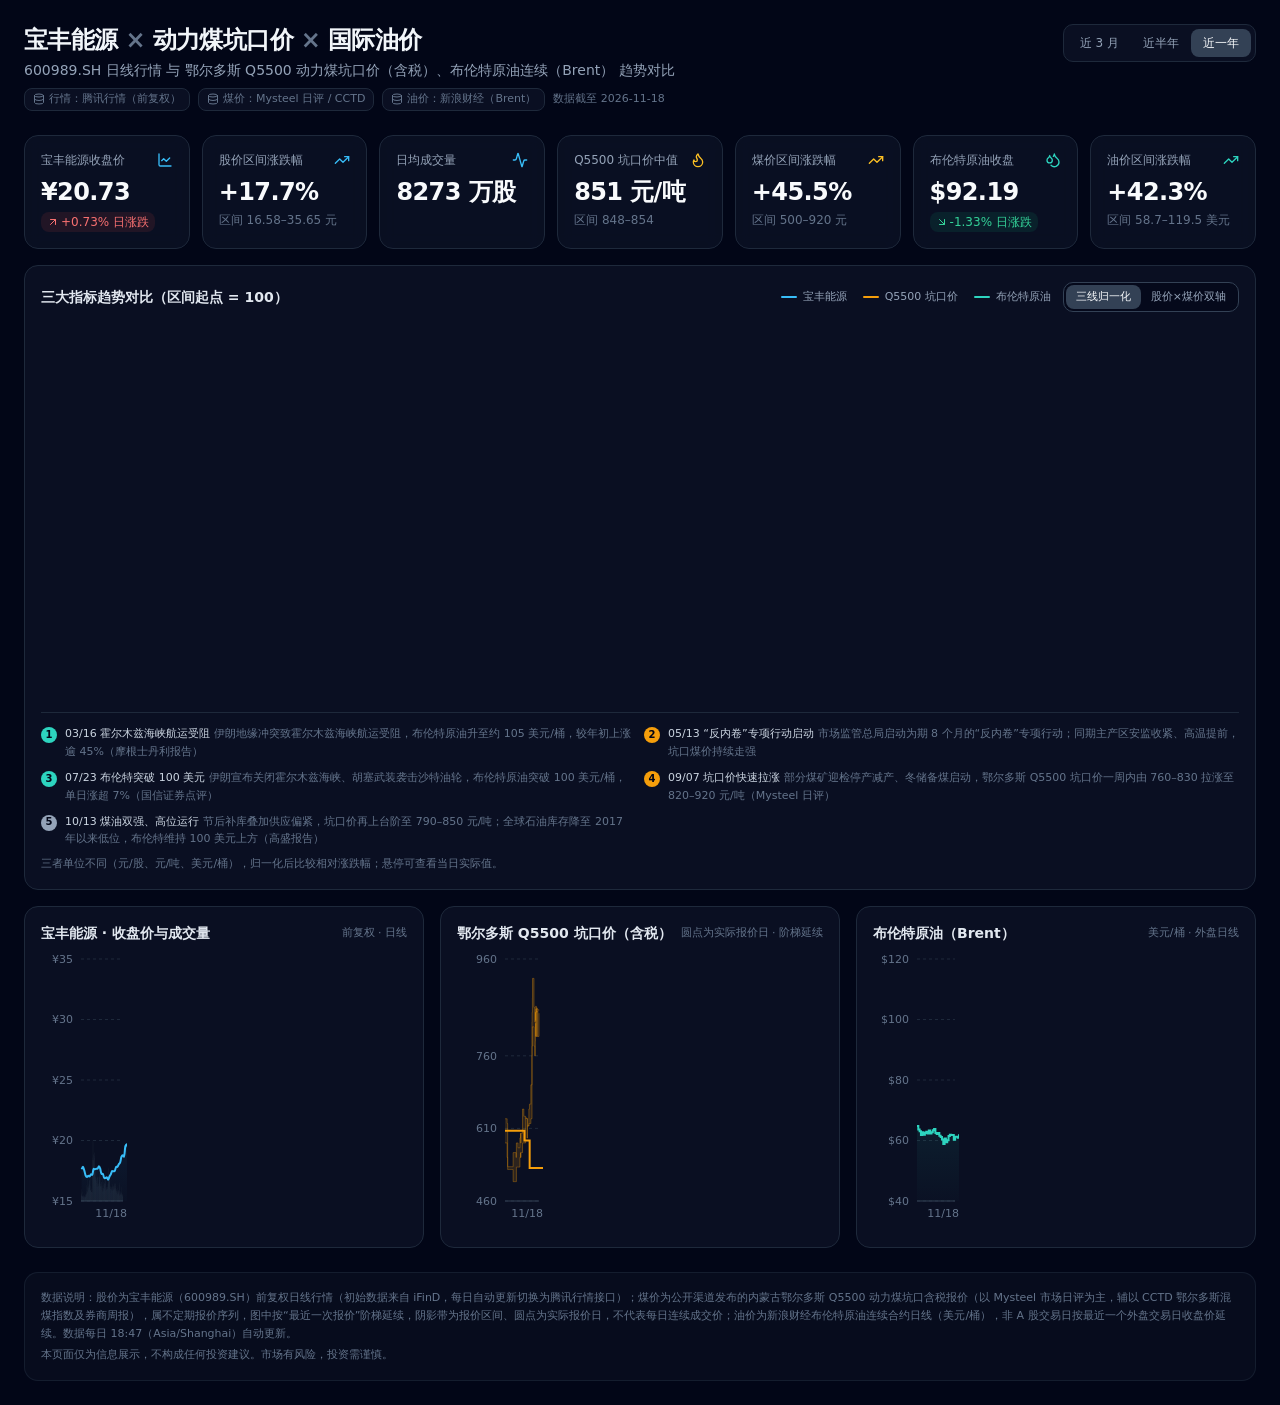
==== index.html @ 777294cb "auto update 2026-11-18 10:30 UTC" ====
<!doctype html>
<html lang="zh-CN" class="dark">
  <head>
    <meta charset="UTF-8" />
    <meta name="viewport" content="width=device-width, initial-scale=1.0" />
    <title>宝丰能源 × 内蒙古动力煤价格看板</title>
    <style>
      html, body { background: #020617; }
    </style>
    <script type="module" crossorigin src="./assets/index-C513TBZE.js"></script>
    <link rel="stylesheet" crossorigin href="./assets/index-DKOxPpmM.css">
  </head>
  <body>
    <div id="root"></div>
  </body>
</html>
---- assets/index-DKOxPpmM.css ----
*,:before,:after{--tw-border-spacing-x: 0;--tw-border-spacing-y: 0;--tw-translate-x: 0;--tw-translate-y: 0;--tw-rotate: 0;--tw-skew-x: 0;--tw-skew-y: 0;--tw-scale-x: 1;--tw-scale-y: 1;--tw-pan-x: ;--tw-pan-y: ;--tw-pinch-zoom: ;--tw-scroll-snap-strictness: proximity;--tw-gradient-from-position: ;--tw-gradient-via-position: ;--tw-gradient-to-position: ;--tw-ordinal: ;--tw-slashed-zero: ;--tw-numeric-figure: ;--tw-numeric-spacing: ;--tw-numeric-fraction: ;--tw-ring-inset: ;--tw-ring-offset-width: 0px;--tw-ring-offset-color: #fff;--tw-ring-color: rgb(59 130 246 / .5);--tw-ring-offset-shadow: 0 0 #0000;--tw-ring-shadow: 0 0 #0000;--tw-shadow: 0 0 #0000;--tw-shadow-colored: 0 0 #0000;--tw-blur: ;--tw-brightness: ;--tw-contrast: ;--tw-grayscale: ;--tw-hue-rotate: ;--tw-invert: ;--tw-saturate: ;--tw-sepia: ;--tw-drop-shadow: ;--tw-backdrop-blur: ;--tw-backdrop-brightness: ;--tw-backdrop-contrast: ;--tw-backdrop-grayscale: ;--tw-backdrop-hue-rotate: ;--tw-backdrop-invert: ;--tw-backdrop-opacity: ;--tw-backdrop-saturate: ;--tw-backdrop-sepia: ;--tw-contain-size: ;--tw-contain-layout: ;--tw-contain-paint: ;--tw-contain-style: }::backdrop{--tw-border-spacing-x: 0;--tw-border-spacing-y: 0;--tw-translate-x: 0;--tw-translate-y: 0;--tw-rotate: 0;--tw-skew-x: 0;--tw-skew-y: 0;--tw-scale-x: 1;--tw-scale-y: 1;--tw-pan-x: ;--tw-pan-y: ;--tw-pinch-zoom: ;--tw-scroll-snap-strictness: proximity;--tw-gradient-from-position: ;--tw-gradient-via-position: ;--tw-gradient-to-position: ;--tw-ordinal: ;--tw-slashed-zero: ;--tw-numeric-figure: ;--tw-numeric-spacing: ;--tw-numeric-fraction: ;--tw-ring-inset: ;--tw-ring-offset-width: 0px;--tw-ring-offset-color: #fff;--tw-ring-color: rgb(59 130 246 / .5);--tw-ring-offset-shadow: 0 0 #0000;--tw-ring-shadow: 0 0 #0000;--tw-shadow: 0 0 #0000;--tw-shadow-colored: 0 0 #0000;--tw-blur: ;--tw-brightness: ;--tw-contrast: ;--tw-grayscale: ;--tw-hue-rotate: ;--tw-invert: ;--tw-saturate: ;--tw-sepia: ;--tw-drop-shadow: ;--tw-backdrop-blur: ;--tw-backdrop-brightness: ;--tw-backdrop-contrast: ;--tw-backdrop-grayscale: ;--tw-backdrop-hue-rotate: ;--tw-backdrop-invert: ;--tw-backdrop-opacity: ;--tw-backdrop-saturate: ;--tw-backdrop-sepia: ;--tw-contain-size: ;--tw-contain-layout: ;--tw-contain-paint: ;--tw-contain-style: }*,:before,:after{box-sizing:border-box;border-width:0;border-style:solid;border-color:#e5e7eb}:before,:after{--tw-content: ""}html,:host{line-height:1.5;-webkit-text-size-adjust:100%;-moz-tab-size:4;-o-tab-size:4;tab-size:4;font-family:ui-sans-serif,system-ui,sans-serif,"Apple Color Emoji","Segoe UI Emoji",Segoe UI Symbol,"Noto Color Emoji";font-feature-settings:normal;font-variation-settings:normal;-webkit-tap-highlight-color:transparent}body{margin:0;line-height:inherit}hr{height:0;color:inherit;border-top-width:1px}abbr:where([title]){-webkit-text-decoration:underline dotted;text-decoration:underline dotted}h1,h2,h3,h4,h5,h6{font-size:inherit;font-weight:inherit}a{color:inherit;text-decoration:inherit}b,strong{font-weight:bolder}code,kbd,samp,pre{font-family:ui-monospace,SFMono-Regular,Menlo,Monaco,Consolas,Liberation Mono,Courier New,monospace;font-feature-settings:normal;font-variation-settings:normal;font-size:1em}small{font-size:80%}sub,sup{font-size:75%;line-height:0;position:relative;vertical-align:baseline}sub{bottom:-.25em}sup{top:-.5em}table{text-indent:0;border-color:inherit;border-collapse:collapse}button,input,optgroup,select,textarea{font-family:inherit;font-feature-settings:inherit;font-variation-settings:inherit;font-size:100%;font-weight:inherit;line-height:inherit;letter-spacing:inherit;color:inherit;margin:0;padding:0}button,select{text-transform:none}button,input:where([type=button]),input:where([type=reset]),input:where([type=submit]){-webkit-appearance:button;background-color:transparent;background-image:none}:-moz-focusring{outline:auto}:-moz-ui-invalid{box-shadow:none}progress{vertical-align:baseline}::-webkit-inner-spin-button,::-webkit-outer-spin-button{height:auto}[type=search]{-webkit-appearance:textfield;outline-offset:-2px}::-webkit-search-decoration{-webkit-appearance:none}::-webkit-file-upload-button{-webkit-appearance:button;font:inherit}summary{display:list-item}blockquote,dl,dd,h1,h2,h3,h4,h5,h6,hr,figure,p,pre{margin:0}fieldset{margin:0;padding:0}legend{padding:0}ol,ul,menu{list-style:none;margin:0;padding:0}dialog{padding:0}textarea{resize:vertical}input::-moz-placeholder,textarea::-moz-placeholder{opacity:1;color:#9ca3af}input::placeholder,textarea::placeholder{opacity:1;color:#9ca3af}button,[role=button]{cursor:pointer}:disabled{cursor:default}img,svg,video,canvas,audio,iframe,embed,object{display:block;vertical-align:middle}img,video{max-width:100%;height:auto}[hidden]:where(:not([hidden=until-found])){display:none}:root{--background: 0 0% 100%;--foreground: 240 10% 3.9%;--card: 0 0% 100%;--card-foreground: 240 10% 3.9%;--popover: 0 0% 100%;--popover-foreground: 240 10% 3.9%;--primary: 240 5.9% 10%;--primary-foreground: 0 0% 98%;--secondary: 240 4.8% 95.9%;--secondary-foreground: 240 5.9% 10%;--muted: 240 4.8% 95.9%;--muted-foreground: 240 3.8% 46.1%;--accent: 240 4.8% 95.9%;--accent-foreground: 240 5.9% 10%;--destructive: 0 84.2% 60.2%;--destructive-foreground: 0 0% 98%;--border: 240 5.9% 90%;--input: 240 5.9% 90%;--ring: 240 5.9% 10%;--radius: .625rem;--sidebar-background: 0 0% 98%;--sidebar-foreground: 240 5.3% 26.1%;--sidebar-primary: 240 5.9% 10%;--sidebar-primary-foreground: 0 0% 98%;--sidebar-accent: 240 4.8% 95.9%;--sidebar-accent-foreground: 240 5.9% 10%;--sidebar-border: 220 13% 91%;--sidebar-ring: 217.2 91.2% 59.8%}.dark{--background: 240 10% 3.9%;--foreground: 0 0% 98%;--card: 240 10% 3.9%;--card-foreground: 0 0% 98%;--popover: 240 10% 3.9%;--popover-foreground: 0 0% 98%;--primary: 0 0% 98%;--primary-foreground: 240 5.9% 10%;--secondary: 240 3.7% 15.9%;--secondary-foreground: 0 0% 98%;--muted: 240 3.7% 15.9%;--muted-foreground: 240 5% 64.9%;--accent: 240 3.7% 15.9%;--accent-foreground: 0 0% 98%;--destructive: 0 62.8% 30.6%;--destructive-foreground: 0 0% 98%;--border: 240 3.7% 15.9%;--input: 240 3.7% 15.9%;--ring: 240 4.9% 83.9%;--sidebar-background: 240 5.9% 10%;--sidebar-foreground: 240 4.8% 95.9%;--sidebar-primary: 224.3 76.3% 48%;--sidebar-primary-foreground: 0 0% 100%;--sidebar-accent: 240 3.7% 15.9%;--sidebar-accent-foreground: 240 4.8% 95.9%;--sidebar-border: 240 3.7% 15.9%;--sidebar-ring: 217.2 91.2% 59.8%}*{border-color:hsl(var(--border))}body{background-color:hsl(var(--background));color:hsl(var(--foreground))}.sr-only{position:absolute;width:1px;height:1px;padding:0;margin:-1px;overflow:hidden;clip:rect(0,0,0,0);white-space:nowrap;border-width:0}.pointer-events-none{pointer-events:none}.visible{visibility:visible}.invisible{visibility:hidden}.fixed{position:fixed}.absolute{position:absolute}.relative{position:relative}.inset-0{inset:0}.inset-x-0{left:0;right:0}.inset-y-0{top:0;bottom:0}.-bottom-12{bottom:-3rem}.-left-12{left:-3rem}.-right-12{right:-3rem}.-top-12{top:-3rem}.bottom-0{bottom:0}.left-0{left:0}.left-1\/2{left:50%}.left-2{left:.5rem}.left-\[50\%\]{left:50%}.right-0{right:0}.right-1{right:.25rem}.right-2{right:.5rem}.right-3{right:.75rem}.right-4{right:1rem}.top-0{top:0}.top-1\.5{top:.375rem}.top-1\/2{top:50%}.top-3\.5{top:.875rem}.top-4{top:1rem}.top-\[1px\]{top:1px}.top-\[50\%\]{top:50%}.top-\[60\%\]{top:60%}.top-full{top:100%}.isolate{isolation:isolate}.z-10{z-index:10}.z-20{z-index:20}.z-50{z-index:50}.z-\[1\]{z-index:1}.order-first{order:-9999}.order-last{order:9999}.col-start-2{grid-column-start:2}.row-span-2{grid-row:span 2 / span 2}.row-start-1{grid-row-start:1}.\!m-0{margin:0!important}.-mx-1{margin-left:-.25rem;margin-right:-.25rem}.-my-2{margin-top:-.5rem;margin-bottom:-.5rem}.mx-2{margin-left:.5rem;margin-right:.5rem}.mx-3\.5{margin-left:.875rem;margin-right:.875rem}.mx-auto{margin-left:auto;margin-right:auto}.my-0{margin-top:0;margin-bottom:0}.my-0\.5{margin-top:.125rem;margin-bottom:.125rem}.my-1{margin-top:.25rem;margin-bottom:.25rem}.-ml-4{margin-left:-1rem}.-mt-4{margin-top:-1rem}.mb-1{margin-bottom:.25rem}.mb-2{margin-bottom:.5rem}.mb-3{margin-bottom:.75rem}.ml-1{margin-left:.25rem}.ml-4{margin-left:1rem}.ml-auto{margin-left:auto}.mt-0\.5{margin-top:.125rem}.mt-1{margin-top:.25rem}.mt-1\.5{margin-top:.375rem}.mt-2{margin-top:.5rem}.mt-3{margin-top:.75rem}.mt-4{margin-top:1rem}.mt-6{margin-top:1.5rem}.mt-auto{margin-top:auto}.line-clamp-1{overflow:hidden;display:-webkit-box;-webkit-box-orient:vertical;-webkit-line-clamp:1}.line-clamp-2{overflow:hidden;display:-webkit-box;-webkit-box-orient:vertical;-webkit-line-clamp:2}.block{display:block}.flex{display:flex}.inline-flex{display:inline-flex}.table{display:table}.table-caption{display:table-caption}.table-cell{display:table-cell}.table-row{display:table-row}.grid{display:grid}.hidden{display:none}.aspect-square{aspect-ratio:1 / 1}.aspect-video{aspect-ratio:16 / 9}.size-10{width:2.5rem;height:2.5rem}.size-2{width:.5rem;height:.5rem}.size-2\.5{width:.625rem;height:.625rem}.size-3{width:.75rem;height:.75rem}.size-3\.5{width:.875rem;height:.875rem}.size-4{width:1rem;height:1rem}.size-6{width:1.5rem;height:1.5rem}.size-7{width:1.75rem;height:1.75rem}.size-8{width:2rem;height:2rem}.size-9{width:2.25rem;height:2.25rem}.size-auto{width:auto;height:auto}.size-full{width:100%;height:100%}.h-0\.5{height:.125rem}.h-1\.5{height:.375rem}.h-10{height:2.5rem}.h-12{height:3rem}.h-2{height:.5rem}.h-2\.5{height:.625rem}.h-3{height:.75rem}.h-4{height:1rem}.h-5{height:1.25rem}.h-6{height:1.5rem}.h-7{height:1.75rem}.h-8{height:2rem}.h-9{height:2.25rem}.h-\[1\.15rem\]{height:1.15rem}.h-\[280px\]{height:280px}.h-\[380px\]{height:380px}.h-\[calc\(100\%-1px\)\]{height:calc(100% - 1px)}.h-\[var\(--radix-navigation-menu-viewport-height\)\]{height:var(--radix-navigation-menu-viewport-height)}.h-\[var\(--radix-select-trigger-height\)\]{height:var(--radix-select-trigger-height)}.h-auto{height:auto}.h-full{height:100%}.h-px{height:1px}.h-svh{height:100svh}.max-h-\[300px\]{max-height:300px}.min-h-0{min-height:0px}.min-h-16{min-height:4rem}.min-h-4{min-height:1rem}.min-h-screen{min-height:100vh}.min-h-svh{min-height:100svh}.w-0{width:0px}.w-1{width:.25rem}.w-2{width:.5rem}.w-2\.5{width:.625rem}.w-3{width:.75rem}.w-3\/4{width:75%}.w-4{width:1rem}.w-5{width:1.25rem}.w-64{width:16rem}.w-72{width:18rem}.w-8{width:2rem}.w-9{width:2.25rem}.w-\[100px\]{width:100px}.w-auto{width:auto}.w-fit{width:-moz-fit-content;width:fit-content}.w-full{width:100%}.w-max{width:-moz-max-content;width:max-content}.w-px{width:1px}.min-w-0{min-width:0px}.min-w-10{min-width:2.5rem}.min-w-5{min-width:1.25rem}.min-w-8{min-width:2rem}.min-w-9{min-width:2.25rem}.min-w-\[12rem\]{min-width:12rem}.min-w-\[8rem\]{min-width:8rem}.min-w-\[var\(--radix-select-trigger-width\)\]{min-width:var(--radix-select-trigger-width)}.max-w-7xl{max-width:80rem}.max-w-\[calc\(100\%-2rem\)\]{max-width:calc(100% - 2rem)}.max-w-max{max-width:-moz-max-content;max-width:max-content}.max-w-sm{max-width:24rem}.flex-1{flex:1 1 0%}.shrink-0{flex-shrink:0}.grow{flex-grow:1}.grow-0{flex-grow:0}.basis-full{flex-basis:100%}.caption-bottom{caption-side:bottom}.border-collapse{border-collapse:collapse}.-translate-x-1\/2{--tw-translate-x: -50%;transform:translate(var(--tw-translate-x),var(--tw-translate-y)) rotate(var(--tw-rotate)) skew(var(--tw-skew-x)) skewY(var(--tw-skew-y)) scaleX(var(--tw-scale-x)) scaleY(var(--tw-scale-y))}.-translate-x-px{--tw-translate-x: -1px;transform:translate(var(--tw-translate-x),var(--tw-translate-y)) rotate(var(--tw-rotate)) skew(var(--tw-skew-x)) skewY(var(--tw-skew-y)) scaleX(var(--tw-scale-x)) scaleY(var(--tw-scale-y))}.-translate-y-1\/2{--tw-translate-y: -50%;transform:translate(var(--tw-translate-x),var(--tw-translate-y)) rotate(var(--tw-rotate)) skew(var(--tw-skew-x)) skewY(var(--tw-skew-y)) scaleX(var(--tw-scale-x)) scaleY(var(--tw-scale-y))}.translate-x-\[-50\%\]{--tw-translate-x: -50%;transform:translate(var(--tw-translate-x),var(--tw-translate-y)) rotate(var(--tw-rotate)) skew(var(--tw-skew-x)) skewY(var(--tw-skew-y)) scaleX(var(--tw-scale-x)) scaleY(var(--tw-scale-y))}.translate-x-px{--tw-translate-x: 1px;transform:translate(var(--tw-translate-x),var(--tw-translate-y)) rotate(var(--tw-rotate)) skew(var(--tw-skew-x)) skewY(var(--tw-skew-y)) scaleX(var(--tw-scale-x)) scaleY(var(--tw-scale-y))}.translate-y-0\.5{--tw-translate-y: .125rem;transform:translate(var(--tw-translate-x),var(--tw-translate-y)) rotate(var(--tw-rotate)) skew(var(--tw-skew-x)) skewY(var(--tw-skew-y)) scaleX(var(--tw-scale-x)) scaleY(var(--tw-scale-y))}.translate-y-\[-50\%\]{--tw-translate-y: -50%;transform:translate(var(--tw-translate-x),var(--tw-translate-y)) rotate(var(--tw-rotate)) skew(var(--tw-skew-x)) skewY(var(--tw-skew-y)) scaleX(var(--tw-scale-x)) scaleY(var(--tw-scale-y))}.translate-y-\[calc\(-50\%_-_2px\)\]{--tw-translate-y: calc(-50% - 2px) ;transform:translate(var(--tw-translate-x),var(--tw-translate-y)) rotate(var(--tw-rotate)) skew(var(--tw-skew-x)) skewY(var(--tw-skew-y)) scaleX(var(--tw-scale-x)) scaleY(var(--tw-scale-y))}.rotate-45{--tw-rotate: 45deg;transform:translate(var(--tw-translate-x),var(--tw-translate-y)) rotate(var(--tw-rotate)) skew(var(--tw-skew-x)) skewY(var(--tw-skew-y)) scaleX(var(--tw-scale-x)) scaleY(var(--tw-scale-y))}.rotate-90{--tw-rotate: 90deg;transform:translate(var(--tw-translate-x),var(--tw-translate-y)) rotate(var(--tw-rotate)) skew(var(--tw-skew-x)) skewY(var(--tw-skew-y)) scaleX(var(--tw-scale-x)) scaleY(var(--tw-scale-y))}.transform{transform:translate(var(--tw-translate-x),var(--tw-translate-y)) rotate(var(--tw-rotate)) skew(var(--tw-skew-x)) skewY(var(--tw-skew-y)) scaleX(var(--tw-scale-x)) scaleY(var(--tw-scale-y))}@keyframes caret-blink{0%,70%,to{opacity:1}20%,50%{opacity:0}}.animate-caret-blink{animation:caret-blink 1.25s ease-out infinite}@keyframes pulse{50%{opacity:.5}}.animate-pulse{animation:pulse 2s cubic-bezier(.4,0,.6,1) infinite}@keyframes spin{to{transform:rotate(360deg)}}.animate-spin{animation:spin 1s linear infinite}.cursor-default{cursor:default}.cursor-text{cursor:text}.touch-none{touch-action:none}.select-none{-webkit-user-select:none;-moz-user-select:none;user-select:none}.resize-none{resize:none}.scroll-my-1{scroll-margin-top:.25rem;scroll-margin-bottom:.25rem}.scroll-py-1{scroll-padding-top:.25rem;scroll-padding-bottom:.25rem}.list-disc{list-style-type:disc}.list-none{list-style-type:none}.auto-rows-min{grid-auto-rows:min-content}.grid-cols-2{grid-template-columns:repeat(2,minmax(0,1fr))}.grid-cols-\[0_1fr\]{grid-template-columns:0 1fr}.grid-rows-\[auto_auto\]{grid-template-rows:auto auto}.flex-row{flex-direction:row}.flex-col{flex-direction:column}.flex-col-reverse{flex-direction:column-reverse}.flex-wrap{flex-wrap:wrap}.place-content-center{place-content:center}.items-start{align-items:flex-start}.items-end{align-items:flex-end}.items-center{align-items:center}.items-stretch{align-items:stretch}.justify-start{justify-content:flex-start}.justify-center{justify-content:center}.justify-between{justify-content:space-between}.justify-items-start{justify-items:start}.gap-0\.5{gap:.125rem}.gap-1{gap:.25rem}.gap-1\.5{gap:.375rem}.gap-2{gap:.5rem}.gap-2\.5{gap:.625rem}.gap-3{gap:.75rem}.gap-4{gap:1rem}.gap-6{gap:1.5rem}.gap-7{gap:1.75rem}.gap-\[--spacing\(var\(--gap\)\)\]{gap:var(--spacing(var(--gap)))}.gap-x-4{-moz-column-gap:1rem;column-gap:1rem}.gap-y-0\.5{row-gap:.125rem}.gap-y-1{row-gap:.25rem}.space-y-1>:not([hidden])~:not([hidden]){--tw-space-y-reverse: 0;margin-top:calc(.25rem * calc(1 - var(--tw-space-y-reverse)));margin-bottom:calc(.25rem * var(--tw-space-y-reverse))}.space-y-1\.5>:not([hidden])~:not([hidden]){--tw-space-y-reverse: 0;margin-top:calc(.375rem * calc(1 - var(--tw-space-y-reverse)));margin-bottom:calc(.375rem * var(--tw-space-y-reverse))}.self-start{align-self:flex-start}.self-stretch{align-self:stretch}.justify-self-end{justify-self:end}.overflow-auto{overflow:auto}.overflow-hidden{overflow:hidden}.overflow-x-auto{overflow-x:auto}.overflow-y-auto{overflow-y:auto}.overflow-x-hidden{overflow-x:hidden}.whitespace-nowrap{white-space:nowrap}.text-balance{text-wrap:balance}.break-words{overflow-wrap:break-word}.rounded{border-radius:.25rem}.rounded-\[2px\]{border-radius:2px}.rounded-\[4px\]{border-radius:4px}.rounded-\[calc\(var\(--radius\)-5px\)\]{border-radius:calc(var(--radius) - 5px)}.rounded-\[inherit\]{border-radius:inherit}.rounded-full{border-radius:9999px}.rounded-lg{border-radius:var(--radius)}.rounded-md{border-radius:calc(var(--radius) - 2px)}.rounded-none{border-radius:0}.rounded-sm{border-radius:calc(var(--radius) - 4px)}.rounded-xl{border-radius:calc(var(--radius) + 4px)}.rounded-xs{border-radius:calc(var(--radius) - 6px)}.rounded-l-md{border-top-left-radius:calc(var(--radius) - 2px);border-bottom-left-radius:calc(var(--radius) - 2px)}.rounded-r-md{border-top-right-radius:calc(var(--radius) - 2px);border-bottom-right-radius:calc(var(--radius) - 2px)}.rounded-tl-sm{border-top-left-radius:calc(var(--radius) - 4px)}.border{border-width:1px}.border-0{border-width:0px}.border-\[1\.5px\]{border-width:1.5px}.border-y{border-top-width:1px;border-bottom-width:1px}.border-b{border-bottom-width:1px}.border-l{border-left-width:1px}.border-r{border-right-width:1px}.border-t{border-top-width:1px}.border-dashed{border-style:dashed}.border-border{border-color:hsl(var(--border))}.border-border\/50{border-color:hsl(var(--border) / .5)}.border-input{border-color:hsl(var(--input))}.border-primary{border-color:hsl(var(--primary))}.border-sidebar-border{border-color:hsl(var(--sidebar-border))}.border-slate-700{--tw-border-opacity: 1;border-color:rgb(51 65 85 / var(--tw-border-opacity, 1))}.border-slate-800{--tw-border-opacity: 1;border-color:rgb(30 41 59 / var(--tw-border-opacity, 1))}.border-slate-800\/60{border-color:#1e293b99}.border-transparent{border-color:transparent}.border-l-transparent{border-left-color:transparent}.border-t-transparent{border-top-color:transparent}.bg-accent{background-color:hsl(var(--accent))}.bg-background{background-color:hsl(var(--background))}.bg-black\/50{background-color:#00000080}.bg-border{background-color:hsl(var(--border))}.bg-card{background-color:hsl(var(--card))}.bg-destructive{--tw-bg-opacity: 1;background-color:hsl(var(--destructive) / var(--tw-bg-opacity, 1))}.bg-emerald-500\/10{background-color:#10b9811a}.bg-foreground{background-color:hsl(var(--foreground))}.bg-input{background-color:hsl(var(--input))}.bg-muted{background-color:hsl(var(--muted))}.bg-muted\/50{background-color:hsl(var(--muted) / .5)}.bg-popover{background-color:hsl(var(--popover))}.bg-primary{background-color:hsl(var(--primary))}.bg-primary\/20{background-color:hsl(var(--primary) / .2)}.bg-red-500\/10{background-color:#ef44441a}.bg-secondary{background-color:hsl(var(--secondary))}.bg-sidebar{background-color:hsl(var(--sidebar-background))}.bg-sidebar-border{background-color:hsl(var(--sidebar-border))}.bg-slate-700{--tw-bg-opacity: 1;background-color:rgb(51 65 85 / var(--tw-bg-opacity, 1))}.bg-slate-900\/40{background-color:#0f172a66}.bg-slate-900\/60{background-color:#0f172a99}.bg-slate-900\/95{background-color:#0f172af2}.bg-slate-950{--tw-bg-opacity: 1;background-color:rgb(2 6 23 / var(--tw-bg-opacity, 1))}.bg-slate-950\/60{background-color:#02061799}.bg-transparent{background-color:transparent}.bg-white{--tw-bg-opacity: 1;background-color:rgb(255 255 255 / var(--tw-bg-opacity, 1))}.fill-current{fill:currentColor}.fill-foreground{fill:hsl(var(--foreground))}.fill-primary{fill:hsl(var(--primary))}.p-0{padding:0}.p-0\.5{padding:.125rem}.p-1{padding:.25rem}.p-2{padding:.5rem}.p-3{padding:.75rem}.p-4{padding:1rem}.p-6{padding:1.5rem}.p-\[3px\]{padding:3px}.p-px{padding:1px}.px-1{padding-left:.25rem;padding-right:.25rem}.px-1\.5{padding-left:.375rem;padding-right:.375rem}.px-2{padding-left:.5rem;padding-right:.5rem}.px-2\.5{padding-left:.625rem;padding-right:.625rem}.px-3{padding-left:.75rem;padding-right:.75rem}.px-4{padding-left:1rem;padding-right:1rem}.px-6{padding-left:1.5rem;padding-right:1.5rem}.py-0\.5{padding-top:.125rem;padding-bottom:.125rem}.py-1{padding-top:.25rem;padding-bottom:.25rem}.py-1\.5{padding-top:.375rem;padding-bottom:.375rem}.py-2{padding-top:.5rem;padding-bottom:.5rem}.py-3{padding-top:.75rem;padding-bottom:.75rem}.py-4{padding-top:1rem;padding-bottom:1rem}.py-6{padding-top:1.5rem;padding-bottom:1.5rem}.pb-3{padding-bottom:.75rem}.pb-4{padding-bottom:1rem}.pl-2{padding-left:.5rem}.pl-3{padding-left:.75rem}.pl-4{padding-left:1rem}.pl-8{padding-left:2rem}.pr-1{padding-right:.25rem}.pr-2{padding-right:.5rem}.pr-2\.5{padding-right:.625rem}.pr-3{padding-right:.75rem}.pr-8{padding-right:2rem}.pt-0{padding-top:0}.pt-1{padding-top:.25rem}.pt-3{padding-top:.75rem}.pt-4{padding-top:1rem}.text-left{text-align:left}.text-center{text-align:center}.text-right{text-align:right}.align-middle{vertical-align:middle}.font-mono{font-family:ui-monospace,SFMono-Regular,Menlo,Monaco,Consolas,Liberation Mono,Courier New,monospace}.font-sans{font-family:ui-sans-serif,system-ui,sans-serif,"Apple Color Emoji","Segoe UI Emoji",Segoe UI Symbol,"Noto Color Emoji"}.text-2xl{font-size:1.5rem;line-height:2rem}.text-\[0\.8rem\]{font-size:.8rem}.text-\[10px\]{font-size:10px}.text-\[11px\]{font-size:11px}.text-base{font-size:1rem;line-height:1.5rem}.text-lg{font-size:1.125rem;line-height:1.75rem}.text-sm{font-size:.875rem;line-height:1.25rem}.text-sm\/relaxed{font-size:.875rem;line-height:1.625}.text-xl{font-size:1.25rem;line-height:1.75rem}.text-xs{font-size:.75rem;line-height:1rem}.font-bold{font-weight:700}.font-medium{font-weight:500}.font-normal{font-weight:400}.font-semibold{font-weight:600}.tabular-nums{--tw-numeric-spacing: tabular-nums;font-variant-numeric:var(--tw-ordinal) var(--tw-slashed-zero) var(--tw-numeric-figure) var(--tw-numeric-spacing) var(--tw-numeric-fraction)}.leading-none{line-height:1}.leading-normal{line-height:1.5}.leading-relaxed{line-height:1.625}.leading-snug{line-height:1.375}.tracking-tight{letter-spacing:-.025em}.tracking-widest{letter-spacing:.1em}.text-accent-foreground{color:hsl(var(--accent-foreground))}.text-amber-300{--tw-text-opacity: 1;color:rgb(252 211 77 / var(--tw-text-opacity, 1))}.text-amber-400{--tw-text-opacity: 1;color:rgb(251 191 36 / var(--tw-text-opacity, 1))}.text-background{color:hsl(var(--background))}.text-card-foreground{color:hsl(var(--card-foreground))}.text-current{color:currentColor}.text-destructive{--tw-text-opacity: 1;color:hsl(var(--destructive) / var(--tw-text-opacity, 1))}.text-emerald-400{--tw-text-opacity: 1;color:rgb(52 211 153 / var(--tw-text-opacity, 1))}.text-foreground{color:hsl(var(--foreground))}.text-muted-foreground{color:hsl(var(--muted-foreground))}.text-popover-foreground{color:hsl(var(--popover-foreground))}.text-primary{color:hsl(var(--primary))}.text-primary-foreground{color:hsl(var(--primary-foreground))}.text-red-400{--tw-text-opacity: 1;color:rgb(248 113 113 / var(--tw-text-opacity, 1))}.text-secondary-foreground{color:hsl(var(--secondary-foreground))}.text-sidebar-foreground{color:hsl(var(--sidebar-foreground))}.text-sidebar-foreground\/70{color:hsl(var(--sidebar-foreground) / .7)}.text-sky-400{--tw-text-opacity: 1;color:rgb(56 189 248 / var(--tw-text-opacity, 1))}.text-slate-100{--tw-text-opacity: 1;color:rgb(241 245 249 / var(--tw-text-opacity, 1))}.text-slate-200{--tw-text-opacity: 1;color:rgb(226 232 240 / var(--tw-text-opacity, 1))}.text-slate-300{--tw-text-opacity: 1;color:rgb(203 213 225 / var(--tw-text-opacity, 1))}.text-slate-400{--tw-text-opacity: 1;color:rgb(148 163 184 / var(--tw-text-opacity, 1))}.text-slate-50{--tw-text-opacity: 1;color:rgb(248 250 252 / var(--tw-text-opacity, 1))}.text-slate-500{--tw-text-opacity: 1;color:rgb(100 116 139 / var(--tw-text-opacity, 1))}.text-slate-950{--tw-text-opacity: 1;color:rgb(2 6 23 / var(--tw-text-opacity, 1))}.text-teal-400{--tw-text-opacity: 1;color:rgb(45 212 191 / var(--tw-text-opacity, 1))}.text-white{--tw-text-opacity: 1;color:rgb(255 255 255 / var(--tw-text-opacity, 1))}.underline-offset-4{text-underline-offset:4px}.opacity-0{opacity:0}.opacity-50{opacity:.5}.opacity-70{opacity:.7}.shadow{--tw-shadow: 0 1px 3px 0 rgb(0 0 0 / .1), 0 1px 2px -1px rgb(0 0 0 / .1);--tw-shadow-colored: 0 1px 3px 0 var(--tw-shadow-color), 0 1px 2px -1px var(--tw-shadow-color);box-shadow:var(--tw-ring-offset-shadow, 0 0 #0000),var(--tw-ring-shadow, 0 0 #0000),var(--tw-shadow)}.shadow-\[0_0_0_1px_hsl\(var\(--sidebar-border\)\)\]{--tw-shadow: 0 0 0 1px hsl(var(--sidebar-border));--tw-shadow-colored: 0 0 0 1px var(--tw-shadow-color);box-shadow:var(--tw-ring-offset-shadow, 0 0 #0000),var(--tw-ring-shadow, 0 0 #0000),var(--tw-shadow)}.shadow-lg{--tw-shadow: 0 10px 15px -3px rgb(0 0 0 / .1), 0 4px 6px -4px rgb(0 0 0 / .1);--tw-shadow-colored: 0 10px 15px -3px var(--tw-shadow-color), 0 4px 6px -4px var(--tw-shadow-color);box-shadow:var(--tw-ring-offset-shadow, 0 0 #0000),var(--tw-ring-shadow, 0 0 #0000),var(--tw-shadow)}.shadow-md{--tw-shadow: 0 4px 6px -1px rgb(0 0 0 / .1), 0 2px 4px -2px rgb(0 0 0 / .1);--tw-shadow-colored: 0 4px 6px -1px var(--tw-shadow-color), 0 2px 4px -2px var(--tw-shadow-color);box-shadow:var(--tw-ring-offset-shadow, 0 0 #0000),var(--tw-ring-shadow, 0 0 #0000),var(--tw-shadow)}.shadow-none{--tw-shadow: 0 0 #0000;--tw-shadow-colored: 0 0 #0000;box-shadow:var(--tw-ring-offset-shadow, 0 0 #0000),var(--tw-ring-shadow, 0 0 #0000),var(--tw-shadow)}.shadow-sm{--tw-shadow: 0 1px 2px 0 rgb(0 0 0 / .05);--tw-shadow-colored: 0 1px 2px 0 var(--tw-shadow-color);box-shadow:var(--tw-ring-offset-shadow, 0 0 #0000),var(--tw-ring-shadow, 0 0 #0000),var(--tw-shadow)}.shadow-xl{--tw-shadow: 0 20px 25px -5px rgb(0 0 0 / .1), 0 8px 10px -6px rgb(0 0 0 / .1);--tw-shadow-colored: 0 20px 25px -5px var(--tw-shadow-color), 0 8px 10px -6px var(--tw-shadow-color);box-shadow:var(--tw-ring-offset-shadow, 0 0 #0000),var(--tw-ring-shadow, 0 0 #0000),var(--tw-shadow)}.shadow-xs{--tw-shadow: 0 1px 2px 0 rgb(0 0 0 / .05);--tw-shadow-colored: 0 1px 2px 0 var(--tw-shadow-color);box-shadow:var(--tw-ring-offset-shadow, 0 0 #0000),var(--tw-ring-shadow, 0 0 #0000),var(--tw-shadow)}.outline-none{outline:2px solid transparent;outline-offset:2px}.outline{outline-style:solid}.ring-0{--tw-ring-offset-shadow: var(--tw-ring-inset) 0 0 0 var(--tw-ring-offset-width) var(--tw-ring-offset-color);--tw-ring-shadow: var(--tw-ring-inset) 0 0 0 calc(0px + var(--tw-ring-offset-width)) var(--tw-ring-color);box-shadow:var(--tw-ring-offset-shadow),var(--tw-ring-shadow),var(--tw-shadow, 0 0 #0000)}.ring-ring\/50{--tw-ring-color: hsl(var(--ring) / .5)}.ring-sidebar-ring{--tw-ring-color: hsl(var(--sidebar-ring))}.ring-offset-background{--tw-ring-offset-color: hsl(var(--background))}.filter{filter:var(--tw-blur) var(--tw-brightness) var(--tw-contrast) var(--tw-grayscale) var(--tw-hue-rotate) var(--tw-invert) var(--tw-saturate) var(--tw-sepia) var(--tw-drop-shadow)}.backdrop-blur{--tw-backdrop-blur: blur(8px);-webkit-backdrop-filter:var(--tw-backdrop-blur) var(--tw-backdrop-brightness) var(--tw-backdrop-contrast) var(--tw-backdrop-grayscale) var(--tw-backdrop-hue-rotate) var(--tw-backdrop-invert) var(--tw-backdrop-opacity) var(--tw-backdrop-saturate) var(--tw-backdrop-sepia);backdrop-filter:var(--tw-backdrop-blur) var(--tw-backdrop-brightness) var(--tw-backdrop-contrast) var(--tw-backdrop-grayscale) var(--tw-backdrop-hue-rotate) var(--tw-backdrop-invert) var(--tw-backdrop-opacity) var(--tw-backdrop-saturate) var(--tw-backdrop-sepia)}.transition{transition-property:color,background-color,border-color,text-decoration-color,fill,stroke,opacity,box-shadow,transform,filter,backdrop-filter;transition-timing-function:cubic-bezier(.4,0,.2,1);transition-duration:.15s}.transition-\[color\,box-shadow\]{transition-property:color,box-shadow;transition-timing-function:cubic-bezier(.4,0,.2,1);transition-duration:.15s}.transition-\[left\,right\,width\]{transition-property:left,right,width;transition-timing-function:cubic-bezier(.4,0,.2,1);transition-duration:.15s}.transition-\[margin\,opacity\]{transition-property:margin,opacity;transition-timing-function:cubic-bezier(.4,0,.2,1);transition-duration:.15s}.transition-\[width\,height\,padding\]{transition-property:width,height,padding;transition-timing-function:cubic-bezier(.4,0,.2,1);transition-duration:.15s}.transition-\[width\]{transition-property:width;transition-timing-function:cubic-bezier(.4,0,.2,1);transition-duration:.15s}.transition-all{transition-property:all;transition-timing-function:cubic-bezier(.4,0,.2,1);transition-duration:.15s}.transition-colors{transition-property:color,background-color,border-color,text-decoration-color,fill,stroke;transition-timing-function:cubic-bezier(.4,0,.2,1);transition-duration:.15s}.transition-none{transition-property:none}.transition-opacity{transition-property:opacity;transition-timing-function:cubic-bezier(.4,0,.2,1);transition-duration:.15s}.transition-shadow{transition-property:box-shadow;transition-timing-function:cubic-bezier(.4,0,.2,1);transition-duration:.15s}.transition-transform{transition-property:transform;transition-timing-function:cubic-bezier(.4,0,.2,1);transition-duration:.15s}.duration-100{transition-duration:.1s}.duration-1000{transition-duration:1s}.duration-200{transition-duration:.2s}.duration-300{transition-duration:.3s}.ease-in-out{transition-timing-function:cubic-bezier(.4,0,.2,1)}.ease-linear{transition-timing-function:linear}@keyframes enter{0%{opacity:var(--tw-enter-opacity, 1);transform:translate3d(var(--tw-enter-translate-x, 0),var(--tw-enter-translate-y, 0),0) scale3d(var(--tw-enter-scale, 1),var(--tw-enter-scale, 1),var(--tw-enter-scale, 1)) rotate(var(--tw-enter-rotate, 0))}}@keyframes exit{to{opacity:var(--tw-exit-opacity, 1);transform:translate3d(var(--tw-exit-translate-x, 0),var(--tw-exit-translate-y, 0),0) scale3d(var(--tw-exit-scale, 1),var(--tw-exit-scale, 1),var(--tw-exit-scale, 1)) rotate(var(--tw-exit-rotate, 0))}}.animate-in{animation-name:enter;animation-duration:.15s;--tw-enter-opacity: initial;--tw-enter-scale: initial;--tw-enter-rotate: initial;--tw-enter-translate-x: initial;--tw-enter-translate-y: initial}.fade-in-0{--tw-enter-opacity: 0}.zoom-in-95{--tw-enter-scale: .95}.duration-100{animation-duration:.1s}.duration-1000{animation-duration:1s}.duration-200{animation-duration:.2s}.duration-300{animation-duration:.3s}.ease-in-out{animation-timing-function:cubic-bezier(.4,0,.2,1)}.ease-linear{animation-timing-function:linear}.\[--cell-size\:--spacing\(8\)\]{--cell-size: var(--spacing(8))}.selection\:bg-primary *::-moz-selection{background-color:hsl(var(--primary))}.selection\:bg-primary *::selection{background-color:hsl(var(--primary))}.selection\:text-primary-foreground *::-moz-selection{color:hsl(var(--primary-foreground))}.selection\:text-primary-foreground *::selection{color:hsl(var(--primary-foreground))}.selection\:bg-primary::-moz-selection{background-color:hsl(var(--primary))}.selection\:bg-primary::selection{background-color:hsl(var(--primary))}.selection\:text-primary-foreground::-moz-selection{color:hsl(var(--primary-foreground))}.selection\:text-primary-foreground::selection{color:hsl(var(--primary-foreground))}.file\:inline-flex::file-selector-button{display:inline-flex}.file\:h-7::file-selector-button{height:1.75rem}.file\:border-0::file-selector-button{border-width:0px}.file\:bg-transparent::file-selector-button{background-color:transparent}.file\:text-sm::file-selector-button{font-size:.875rem;line-height:1.25rem}.file\:font-medium::file-selector-button{font-weight:500}.file\:text-foreground::file-selector-button{color:hsl(var(--foreground))}.placeholder\:text-muted-foreground::-moz-placeholder{color:hsl(var(--muted-foreground))}.placeholder\:text-muted-foreground::placeholder{color:hsl(var(--muted-foreground))}.after\:absolute:after{content:var(--tw-content);position:absolute}.after\:-inset-2:after{content:var(--tw-content);inset:-.5rem}.after\:inset-y-0:after{content:var(--tw-content);top:0;bottom:0}.after\:left-1\/2:after{content:var(--tw-content);left:50%}.after\:w-1:after{content:var(--tw-content);width:.25rem}.after\:w-\[2px\]:after{content:var(--tw-content);width:2px}.after\:-translate-x-1\/2:after{content:var(--tw-content);--tw-translate-x: -50%;transform:translate(var(--tw-translate-x),var(--tw-translate-y)) rotate(var(--tw-rotate)) skew(var(--tw-skew-x)) skewY(var(--tw-skew-y)) scaleX(var(--tw-scale-x)) scaleY(var(--tw-scale-y))}.first\:rounded-l-md:first-child{border-top-left-radius:calc(var(--radius) - 2px);border-bottom-left-radius:calc(var(--radius) - 2px)}.first\:border-l:first-child{border-left-width:1px}.last\:mt-0:last-child{margin-top:0}.last\:rounded-r-md:last-child{border-top-right-radius:calc(var(--radius) - 2px);border-bottom-right-radius:calc(var(--radius) - 2px)}.last\:border-b-0:last-child{border-bottom-width:0px}.hover\:bg-accent:hover{background-color:hsl(var(--accent))}.hover\:bg-destructive\/90:hover{background-color:hsl(var(--destructive) / .9)}.hover\:bg-muted:hover{background-color:hsl(var(--muted))}.hover\:bg-muted\/50:hover{background-color:hsl(var(--muted) / .5)}.hover\:bg-primary\/90:hover{background-color:hsl(var(--primary) / .9)}.hover\:bg-secondary\/80:hover{background-color:hsl(var(--secondary) / .8)}.hover\:bg-sidebar-accent:hover{background-color:hsl(var(--sidebar-accent))}.hover\:text-accent-foreground:hover{color:hsl(var(--accent-foreground))}.hover\:text-foreground:hover{color:hsl(var(--foreground))}.hover\:text-muted-foreground:hover{color:hsl(var(--muted-foreground))}.hover\:text-sidebar-accent-foreground:hover{color:hsl(var(--sidebar-accent-foreground))}.hover\:text-slate-200:hover{--tw-text-opacity: 1;color:rgb(226 232 240 / var(--tw-text-opacity, 1))}.hover\:underline:hover{text-decoration-line:underline}.hover\:opacity-100:hover{opacity:1}.hover\:shadow-\[0_0_0_1px_hsl\(var\(--sidebar-accent\)\)\]:hover{--tw-shadow: 0 0 0 1px hsl(var(--sidebar-accent));--tw-shadow-colored: 0 0 0 1px var(--tw-shadow-color);box-shadow:var(--tw-ring-offset-shadow, 0 0 #0000),var(--tw-ring-shadow, 0 0 #0000),var(--tw-shadow)}.hover\:ring-4:hover{--tw-ring-offset-shadow: var(--tw-ring-inset) 0 0 0 var(--tw-ring-offset-width) var(--tw-ring-offset-color);--tw-ring-shadow: var(--tw-ring-inset) 0 0 0 calc(4px + var(--tw-ring-offset-width)) var(--tw-ring-color);box-shadow:var(--tw-ring-offset-shadow),var(--tw-ring-shadow),var(--tw-shadow, 0 0 #0000)}.hover\:after\:bg-sidebar-border:hover:after{content:var(--tw-content);background-color:hsl(var(--sidebar-border))}.focus\:z-10:focus{z-index:10}.focus\:bg-accent:focus{background-color:hsl(var(--accent))}.focus\:text-accent-foreground:focus{color:hsl(var(--accent-foreground))}.focus\:ring-2:focus{--tw-ring-offset-shadow: var(--tw-ring-inset) 0 0 0 var(--tw-ring-offset-width) var(--tw-ring-offset-color);--tw-ring-shadow: var(--tw-ring-inset) 0 0 0 calc(2px + var(--tw-ring-offset-width)) var(--tw-ring-color);box-shadow:var(--tw-ring-offset-shadow),var(--tw-ring-shadow),var(--tw-shadow, 0 0 #0000)}.focus\:ring-ring:focus{--tw-ring-color: hsl(var(--ring))}.focus\:ring-offset-2:focus{--tw-ring-offset-width: 2px}.focus-visible\:z-10:focus-visible{z-index:10}.focus-visible\:border-ring:focus-visible{border-color:hsl(var(--ring))}.focus-visible\:outline-1:focus-visible{outline-width:1px}.focus-visible\:outline-ring:focus-visible{outline-color:hsl(var(--ring))}.focus-visible\:ring-0:focus-visible{--tw-ring-offset-shadow: var(--tw-ring-inset) 0 0 0 var(--tw-ring-offset-width) var(--tw-ring-offset-color);--tw-ring-shadow: var(--tw-ring-inset) 0 0 0 calc(0px + var(--tw-ring-offset-width)) var(--tw-ring-color);box-shadow:var(--tw-ring-offset-shadow),var(--tw-ring-shadow),var(--tw-shadow, 0 0 #0000)}.focus-visible\:ring-1:focus-visible{--tw-ring-offset-shadow: var(--tw-ring-inset) 0 0 0 var(--tw-ring-offset-width) var(--tw-ring-offset-color);--tw-ring-shadow: var(--tw-ring-inset) 0 0 0 calc(1px + var(--tw-ring-offset-width)) var(--tw-ring-color);box-shadow:var(--tw-ring-offset-shadow),var(--tw-ring-shadow),var(--tw-shadow, 0 0 #0000)}.focus-visible\:ring-2:focus-visible{--tw-ring-offset-shadow: var(--tw-ring-inset) 0 0 0 var(--tw-ring-offset-width) var(--tw-ring-offset-color);--tw-ring-shadow: var(--tw-ring-inset) 0 0 0 calc(2px + var(--tw-ring-offset-width)) var(--tw-ring-color);box-shadow:var(--tw-ring-offset-shadow),var(--tw-ring-shadow),var(--tw-shadow, 0 0 #0000)}.focus-visible\:ring-4:focus-visible{--tw-ring-offset-shadow: var(--tw-ring-inset) 0 0 0 var(--tw-ring-offset-width) var(--tw-ring-offset-color);--tw-ring-shadow: var(--tw-ring-inset) 0 0 0 calc(4px + var(--tw-ring-offset-width)) var(--tw-ring-color);box-shadow:var(--tw-ring-offset-shadow),var(--tw-ring-shadow),var(--tw-shadow, 0 0 #0000)}.focus-visible\:ring-\[3px\]:focus-visible{--tw-ring-offset-shadow: var(--tw-ring-inset) 0 0 0 var(--tw-ring-offset-width) var(--tw-ring-offset-color);--tw-ring-shadow: var(--tw-ring-inset) 0 0 0 calc(3px + var(--tw-ring-offset-width)) var(--tw-ring-color);box-shadow:var(--tw-ring-offset-shadow),var(--tw-ring-shadow),var(--tw-shadow, 0 0 #0000)}.focus-visible\:ring-destructive\/20:focus-visible{--tw-ring-color: hsl(var(--destructive) / .2)}.focus-visible\:ring-ring:focus-visible{--tw-ring-color: hsl(var(--ring))}.focus-visible\:ring-ring\/50:focus-visible{--tw-ring-color: hsl(var(--ring) / .5)}.focus-visible\:ring-offset-1:focus-visible{--tw-ring-offset-width: 1px}.active\:bg-sidebar-accent:active{background-color:hsl(var(--sidebar-accent))}.active\:text-sidebar-accent-foreground:active{color:hsl(var(--sidebar-accent-foreground))}.disabled\:pointer-events-none:disabled{pointer-events:none}.disabled\:cursor-not-allowed:disabled{cursor:not-allowed}.disabled\:opacity-50:disabled{opacity:.5}.group\/menu-item:focus-within .group-focus-within\/menu-item\:opacity-100{opacity:1}.group\/menu-item:hover .group-hover\/menu-item\:opacity-100{opacity:1}.peer\/menu-button:hover~.peer-hover\/menu-button\:text-sidebar-accent-foreground{color:hsl(var(--sidebar-accent-foreground))}.peer:disabled~.peer-disabled\:cursor-not-allowed{cursor:not-allowed}.peer:disabled~.peer-disabled\:opacity-50{opacity:.5}.has-\[\>button\]\:ml-\[-0\.45rem\]:has(>button){margin-left:-.45rem}.has-\[\>button\]\:mr-\[-0\.45rem\]:has(>button){margin-right:-.45rem}.has-\[\>kbd\]\:ml-\[-0\.35rem\]:has(>kbd){margin-left:-.35rem}.has-\[\>kbd\]\:mr-\[-0\.35rem\]:has(>kbd){margin-right:-.35rem}.has-\[\>\[data-align\=block-end\]\]\:h-auto:has(>[data-align=block-end]){height:auto}.has-\[\>\[data-align\=block-start\]\]\:h-auto:has(>[data-align=block-start]){height:auto}.has-\[\>textarea\]\:h-auto:has(>textarea){height:auto}.has-\[\>\[data-slot\=field\]\]\:w-full:has(>[data-slot=field]){width:100%}.has-\[\>svg\]\:grid-cols-\[calc\(var\(--spacing\)\*4\)_1fr\]:has(>svg){grid-template-columns:calc(var(--spacing) * 4) 1fr}.has-\[\>\[data-align\=block-end\]\]\:flex-col:has(>[data-align=block-end]){flex-direction:column}.has-\[\>\[data-align\=block-start\]\]\:flex-col:has(>[data-align=block-start]){flex-direction:column}.has-\[\>\[data-slot\=field\]\]\:flex-col:has(>[data-slot=field]){flex-direction:column}.has-\[\>\[data-slot\=field-content\]\]\:items-start:has(>[data-slot=field-content]){align-items:flex-start}.has-\[\>\[data-slot\=button-group\]\]\:gap-2:has(>[data-slot=button-group]){gap:.5rem}.has-\[\>\[data-slot\=checkbox-group\]\]\:gap-3:has(>[data-slot=checkbox-group]){gap:.75rem}.has-\[\>\[data-slot\=radio-group\]\]\:gap-3:has(>[data-slot=radio-group]){gap:.75rem}.has-\[\>svg\]\:gap-x-3:has(>svg){-moz-column-gap:.75rem;column-gap:.75rem}.has-\[\>\[data-slot\=field\]\]\:rounded-md:has(>[data-slot=field]){border-radius:calc(var(--radius) - 2px)}.has-\[\>\[data-slot\=field\]\]\:border:has(>[data-slot=field]){border-width:1px}.has-\[\[data-slot\=input-group-control\]\:focus-visible\]\:border-ring:has([data-slot=input-group-control]:focus-visible){border-color:hsl(var(--ring))}.has-\[\[data-slot\]\[aria-invalid\=true\]\]\:border-destructive:has([data-slot][aria-invalid=true]){--tw-border-opacity: 1;border-color:hsl(var(--destructive) / var(--tw-border-opacity, 1))}.has-\[\>svg\]\:p-0:has(>svg){padding:0}.has-\[\>svg\]\:px-2:has(>svg){padding-left:.5rem;padding-right:.5rem}.has-\[\>svg\]\:px-2\.5:has(>svg){padding-left:.625rem;padding-right:.625rem}.has-\[\>svg\]\:px-3:has(>svg){padding-left:.75rem;padding-right:.75rem}.has-\[\>svg\]\:px-4:has(>svg){padding-left:1rem;padding-right:1rem}.has-\[\[data-slot\=input-group-control\]\:focus-visible\]\:ring-\[3px\]:has([data-slot=input-group-control]:focus-visible){--tw-ring-offset-shadow: var(--tw-ring-inset) 0 0 0 var(--tw-ring-offset-width) var(--tw-ring-offset-color);--tw-ring-shadow: var(--tw-ring-inset) 0 0 0 calc(3px + var(--tw-ring-offset-width)) var(--tw-ring-color);box-shadow:var(--tw-ring-offset-shadow),var(--tw-ring-shadow),var(--tw-shadow, 0 0 #0000)}.has-\[\[data-slot\=input-group-control\]\:focus-visible\]\:ring-ring\/50:has([data-slot=input-group-control]:focus-visible){--tw-ring-color: hsl(var(--ring) / .5)}.has-\[\[data-slot\]\[aria-invalid\=true\]\]\:ring-destructive\/20:has([data-slot][aria-invalid=true]){--tw-ring-color: hsl(var(--destructive) / .2)}.group\/item:has([data-slot=item-description]) .group-has-\[\[data-slot\=item-description\]\]\/item\:translate-y-0\.5{--tw-translate-y: .125rem;transform:translate(var(--tw-translate-x),var(--tw-translate-y)) rotate(var(--tw-rotate)) skew(var(--tw-skew-x)) skewY(var(--tw-skew-y)) scaleX(var(--tw-scale-x)) scaleY(var(--tw-scale-y))}.group\/item:has([data-slot=item-description]) .group-has-\[\[data-slot\=item-description\]\]\/item\:self-start{align-self:flex-start}.group\/field:has([data-orientation=horizontal]) .group-has-\[\[data-orientation\=horizontal\]\]\/field\:text-balance{text-wrap:balance}.group\/input-group:has(>input) .group-has-\[\>input\]\/input-group\:pb-2\.5{padding-bottom:.625rem}.group\/input-group:has(>input) .group-has-\[\>input\]\/input-group\:pt-2\.5{padding-top:.625rem}.aria-disabled\:pointer-events-none[aria-disabled=true]{pointer-events:none}.aria-disabled\:opacity-50[aria-disabled=true]{opacity:.5}.aria-selected\:text-muted-foreground[aria-selected=true]{color:hsl(var(--muted-foreground))}.data-\[disabled\=true\]\:pointer-events-none[data-disabled=true],.data-\[disabled\]\:pointer-events-none[data-disabled]{pointer-events:none}.data-\[vaul-drawer-direction\=bottom\]\:inset-x-0[data-vaul-drawer-direction=bottom]{left:0;right:0}.data-\[vaul-drawer-direction\=left\]\:inset-y-0[data-vaul-drawer-direction=left],.data-\[vaul-drawer-direction\=right\]\:inset-y-0[data-vaul-drawer-direction=right]{top:0;bottom:0}.data-\[vaul-drawer-direction\=top\]\:inset-x-0[data-vaul-drawer-direction=top]{left:0;right:0}.data-\[vaul-drawer-direction\=bottom\]\:bottom-0[data-vaul-drawer-direction=bottom]{bottom:0}.data-\[vaul-drawer-direction\=left\]\:left-0[data-vaul-drawer-direction=left]{left:0}.data-\[vaul-drawer-direction\=right\]\:right-0[data-vaul-drawer-direction=right]{right:0}.data-\[vaul-drawer-direction\=top\]\:top-0[data-vaul-drawer-direction=top]{top:0}.data-\[active\=true\]\:z-10[data-active=true]{z-index:10}.data-\[vaul-drawer-direction\=bottom\]\:mt-24[data-vaul-drawer-direction=bottom]{margin-top:6rem}.data-\[vaul-drawer-direction\=top\]\:mb-24[data-vaul-drawer-direction=top]{margin-bottom:6rem}.data-\[orientation\=horizontal\]\:h-1\.5[data-orientation=horizontal]{height:.375rem}.data-\[orientation\=horizontal\]\:h-full[data-orientation=horizontal]{height:100%}.data-\[orientation\=horizontal\]\:h-px[data-orientation=horizontal]{height:1px}.data-\[orientation\=vertical\]\:h-auto[data-orientation=vertical]{height:auto}.data-\[orientation\=vertical\]\:h-full[data-orientation=vertical]{height:100%}.data-\[panel-group-direction\=vertical\]\:h-px[data-panel-group-direction=vertical]{height:1px}.data-\[size\=default\]\:h-9[data-size=default]{height:2.25rem}.data-\[size\=sm\]\:h-8[data-size=sm]{height:2rem}.data-\[vaul-drawer-direction\=bottom\]\:max-h-\[80vh\][data-vaul-drawer-direction=bottom],.data-\[vaul-drawer-direction\=top\]\:max-h-\[80vh\][data-vaul-drawer-direction=top]{max-height:80vh}.data-\[orientation\=vertical\]\:min-h-44[data-orientation=vertical]{min-height:11rem}.data-\[orientation\=horizontal\]\:w-full[data-orientation=horizontal]{width:100%}.data-\[orientation\=vertical\]\:w-1\.5[data-orientation=vertical]{width:.375rem}.data-\[orientation\=vertical\]\:w-auto[data-orientation=vertical]{width:auto}.data-\[orientation\=vertical\]\:w-full[data-orientation=vertical]{width:100%}.data-\[orientation\=vertical\]\:w-px[data-orientation=vertical]{width:1px}.data-\[panel-group-direction\=vertical\]\:w-full[data-panel-group-direction=vertical]{width:100%}.data-\[vaul-drawer-direction\=left\]\:w-3\/4[data-vaul-drawer-direction=left],.data-\[vaul-drawer-direction\=right\]\:w-3\/4[data-vaul-drawer-direction=right]{width:75%}.data-\[side\=bottom\]\:translate-y-1[data-side=bottom]{--tw-translate-y: .25rem;transform:translate(var(--tw-translate-x),var(--tw-translate-y)) rotate(var(--tw-rotate)) skew(var(--tw-skew-x)) skewY(var(--tw-skew-y)) scaleX(var(--tw-scale-x)) scaleY(var(--tw-scale-y))}.data-\[side\=left\]\:-translate-x-1[data-side=left]{--tw-translate-x: -.25rem;transform:translate(var(--tw-translate-x),var(--tw-translate-y)) rotate(var(--tw-rotate)) skew(var(--tw-skew-x)) skewY(var(--tw-skew-y)) scaleX(var(--tw-scale-x)) scaleY(var(--tw-scale-y))}.data-\[side\=right\]\:translate-x-1[data-side=right]{--tw-translate-x: .25rem;transform:translate(var(--tw-translate-x),var(--tw-translate-y)) rotate(var(--tw-rotate)) skew(var(--tw-skew-x)) skewY(var(--tw-skew-y)) scaleX(var(--tw-scale-x)) scaleY(var(--tw-scale-y))}.data-\[side\=top\]\:-translate-y-1[data-side=top]{--tw-translate-y: -.25rem;transform:translate(var(--tw-translate-x),var(--tw-translate-y)) rotate(var(--tw-rotate)) skew(var(--tw-skew-x)) skewY(var(--tw-skew-y)) scaleX(var(--tw-scale-x)) scaleY(var(--tw-scale-y))}.data-\[state\=checked\]\:translate-x-\[calc\(100\%-2px\)\][data-state=checked]{--tw-translate-x: calc(100% - 2px) ;transform:translate(var(--tw-translate-x),var(--tw-translate-y)) rotate(var(--tw-rotate)) skew(var(--tw-skew-x)) skewY(var(--tw-skew-y)) scaleX(var(--tw-scale-x)) scaleY(var(--tw-scale-y))}.data-\[state\=unchecked\]\:translate-x-0[data-state=unchecked]{--tw-translate-x: 0px;transform:translate(var(--tw-translate-x),var(--tw-translate-y)) rotate(var(--tw-rotate)) skew(var(--tw-skew-x)) skewY(var(--tw-skew-y)) scaleX(var(--tw-scale-x)) scaleY(var(--tw-scale-y))}@keyframes accordion-up{0%{height:var(--radix-accordion-content-height)}to{height:0}}.data-\[state\=closed\]\:animate-accordion-up[data-state=closed]{animation:accordion-up .2s ease-out}@keyframes accordion-down{0%{height:0}to{height:var(--radix-accordion-content-height)}}.data-\[state\=open\]\:animate-accordion-down[data-state=open]{animation:accordion-down .2s ease-out}.data-\[orientation\=vertical\]\:flex-col[data-orientation=vertical],.data-\[panel-group-direction\=vertical\]\:flex-col[data-panel-group-direction=vertical]{flex-direction:column}.data-\[slot\=checkbox-group\]\:gap-3[data-slot=checkbox-group]{gap:.75rem}.data-\[range-end\=true\]\:rounded-md[data-range-end=true]{border-radius:calc(var(--radius) - 2px)}.data-\[range-middle\=true\]\:rounded-none[data-range-middle=true]{border-radius:0}.data-\[range-start\=true\]\:rounded-md[data-range-start=true]{border-radius:calc(var(--radius) - 2px)}.data-\[selected\=true\]\:rounded-none[data-selected=true],.data-\[spacing\=0\]\:rounded-none[data-spacing="0"]{border-radius:0}.data-\[range-end\=true\]\:rounded-r-md[data-range-end=true]{border-top-right-radius:calc(var(--radius) - 2px);border-bottom-right-radius:calc(var(--radius) - 2px)}.data-\[range-start\=true\]\:rounded-l-md[data-range-start=true]{border-top-left-radius:calc(var(--radius) - 2px);border-bottom-left-radius:calc(var(--radius) - 2px)}.data-\[vaul-drawer-direction\=bottom\]\:rounded-t-lg[data-vaul-drawer-direction=bottom]{border-top-left-radius:var(--radius);border-top-right-radius:var(--radius)}.data-\[vaul-drawer-direction\=top\]\:rounded-b-lg[data-vaul-drawer-direction=top]{border-bottom-right-radius:var(--radius);border-bottom-left-radius:var(--radius)}.data-\[spacing\=0\]\:data-\[variant\=outline\]\:border-l-0[data-variant=outline][data-spacing="0"]{border-left-width:0px}.data-\[vaul-drawer-direction\=bottom\]\:border-t[data-vaul-drawer-direction=bottom]{border-top-width:1px}.data-\[vaul-drawer-direction\=left\]\:border-r[data-vaul-drawer-direction=left]{border-right-width:1px}.data-\[vaul-drawer-direction\=right\]\:border-l[data-vaul-drawer-direction=right]{border-left-width:1px}.data-\[vaul-drawer-direction\=top\]\:border-b[data-vaul-drawer-direction=top]{border-bottom-width:1px}.data-\[active\=true\]\:border-ring[data-active=true]{border-color:hsl(var(--ring))}.data-\[state\=checked\]\:border-primary[data-state=checked]{border-color:hsl(var(--primary))}.data-\[active\=true\]\:bg-accent\/50[data-active=true]{background-color:hsl(var(--accent) / .5)}.data-\[active\=true\]\:bg-sidebar-accent[data-active=true]{background-color:hsl(var(--sidebar-accent))}.data-\[range-end\=true\]\:bg-primary[data-range-end=true]{background-color:hsl(var(--primary))}.data-\[range-middle\=true\]\:bg-accent[data-range-middle=true]{background-color:hsl(var(--accent))}.data-\[range-start\=true\]\:bg-primary[data-range-start=true],.data-\[selected-single\=true\]\:bg-primary[data-selected-single=true]{background-color:hsl(var(--primary))}.data-\[selected\=true\]\:bg-accent[data-selected=true]{background-color:hsl(var(--accent))}.data-\[state\=active\]\:bg-background[data-state=active]{background-color:hsl(var(--background))}.data-\[state\=checked\]\:bg-primary[data-state=checked]{background-color:hsl(var(--primary))}.data-\[state\=on\]\:bg-accent[data-state=on],.data-\[state\=open\]\:bg-accent[data-state=open]{background-color:hsl(var(--accent))}.data-\[state\=open\]\:bg-accent\/50[data-state=open]{background-color:hsl(var(--accent) / .5)}.data-\[state\=open\]\:bg-secondary[data-state=open]{background-color:hsl(var(--secondary))}.data-\[state\=selected\]\:bg-muted[data-state=selected]{background-color:hsl(var(--muted))}.data-\[state\=unchecked\]\:bg-input[data-state=unchecked]{background-color:hsl(var(--input))}.data-\[inset\]\:pl-8[data-inset]{padding-left:2rem}.data-\[variant\=label\]\:text-sm[data-variant=label]{font-size:.875rem;line-height:1.25rem}.data-\[variant\=legend\]\:text-base[data-variant=legend]{font-size:1rem;line-height:1.5rem}.data-\[active\=true\]\:font-medium[data-active=true]{font-weight:500}.data-\[active\=true\]\:text-accent-foreground[data-active=true]{color:hsl(var(--accent-foreground))}.data-\[active\=true\]\:text-sidebar-accent-foreground[data-active=true]{color:hsl(var(--sidebar-accent-foreground))}.data-\[error\=true\]\:text-destructive[data-error=true],.data-\[invalid\=true\]\:text-destructive[data-invalid=true]{--tw-text-opacity: 1;color:hsl(var(--destructive) / var(--tw-text-opacity, 1))}.data-\[placeholder\]\:text-muted-foreground[data-placeholder]{color:hsl(var(--muted-foreground))}.data-\[range-end\=true\]\:text-primary-foreground[data-range-end=true]{color:hsl(var(--primary-foreground))}.data-\[range-middle\=true\]\:text-accent-foreground[data-range-middle=true]{color:hsl(var(--accent-foreground))}.data-\[range-start\=true\]\:text-primary-foreground[data-range-start=true],.data-\[selected-single\=true\]\:text-primary-foreground[data-selected-single=true]{color:hsl(var(--primary-foreground))}.data-\[selected\=true\]\:text-accent-foreground[data-selected=true]{color:hsl(var(--accent-foreground))}.data-\[state\=checked\]\:text-primary-foreground[data-state=checked]{color:hsl(var(--primary-foreground))}.data-\[state\=on\]\:text-accent-foreground[data-state=on],.data-\[state\=open\]\:text-accent-foreground[data-state=open]{color:hsl(var(--accent-foreground))}.data-\[state\=open\]\:text-muted-foreground[data-state=open]{color:hsl(var(--muted-foreground))}.data-\[variant\=destructive\]\:text-destructive[data-variant=destructive]{--tw-text-opacity: 1;color:hsl(var(--destructive) / var(--tw-text-opacity, 1))}.data-\[disabled\=true\]\:opacity-50[data-disabled=true],.data-\[disabled\]\:opacity-50[data-disabled]{opacity:.5}.data-\[state\=open\]\:opacity-100[data-state=open]{opacity:1}.data-\[spacing\=0\]\:shadow-none[data-spacing="0"]{--tw-shadow: 0 0 #0000;--tw-shadow-colored: 0 0 #0000;box-shadow:var(--tw-ring-offset-shadow, 0 0 #0000),var(--tw-ring-shadow, 0 0 #0000),var(--tw-shadow)}.data-\[spacing\=default\]\:data-\[variant\=outline\]\:shadow-xs[data-variant=outline][data-spacing=default],.data-\[state\=active\]\:shadow-sm[data-state=active]{--tw-shadow: 0 1px 2px 0 rgb(0 0 0 / .05);--tw-shadow-colored: 0 1px 2px 0 var(--tw-shadow-color);box-shadow:var(--tw-ring-offset-shadow, 0 0 #0000),var(--tw-ring-shadow, 0 0 #0000),var(--tw-shadow)}.data-\[active\=true\]\:ring-\[3px\][data-active=true]{--tw-ring-offset-shadow: var(--tw-ring-inset) 0 0 0 var(--tw-ring-offset-width) var(--tw-ring-offset-color);--tw-ring-shadow: var(--tw-ring-inset) 0 0 0 calc(3px + var(--tw-ring-offset-width)) var(--tw-ring-color);box-shadow:var(--tw-ring-offset-shadow),var(--tw-ring-shadow),var(--tw-shadow, 0 0 #0000)}.data-\[active\=true\]\:ring-ring\/50[data-active=true]{--tw-ring-color: hsl(var(--ring) / .5)}.data-\[state\=closed\]\:duration-300[data-state=closed]{transition-duration:.3s}.data-\[state\=open\]\:duration-500[data-state=open]{transition-duration:.5s}.data-\[motion\^\=from-\]\:animate-in[data-motion^=from-],.data-\[state\=open\]\:animate-in[data-state=open],.data-\[state\=visible\]\:animate-in[data-state=visible]{animation-name:enter;animation-duration:.15s;--tw-enter-opacity: initial;--tw-enter-scale: initial;--tw-enter-rotate: initial;--tw-enter-translate-x: initial;--tw-enter-translate-y: initial}.data-\[motion\^\=to-\]\:animate-out[data-motion^=to-],.data-\[state\=closed\]\:animate-out[data-state=closed],.data-\[state\=hidden\]\:animate-out[data-state=hidden]{animation-name:exit;animation-duration:.15s;--tw-exit-opacity: initial;--tw-exit-scale: initial;--tw-exit-rotate: initial;--tw-exit-translate-x: initial;--tw-exit-translate-y: initial}.data-\[motion\^\=from-\]\:fade-in[data-motion^=from-]{--tw-enter-opacity: 0}.data-\[motion\^\=to-\]\:fade-out[data-motion^=to-],.data-\[state\=closed\]\:fade-out-0[data-state=closed],.data-\[state\=hidden\]\:fade-out[data-state=hidden]{--tw-exit-opacity: 0}.data-\[state\=open\]\:fade-in-0[data-state=open],.data-\[state\=visible\]\:fade-in[data-state=visible]{--tw-enter-opacity: 0}.data-\[state\=closed\]\:zoom-out-95[data-state=closed]{--tw-exit-scale: .95}.data-\[state\=open\]\:zoom-in-90[data-state=open]{--tw-enter-scale: .9}.data-\[state\=open\]\:zoom-in-95[data-state=open]{--tw-enter-scale: .95}.data-\[motion\=from-end\]\:slide-in-from-right-52[data-motion=from-end]{--tw-enter-translate-x: 13rem}.data-\[motion\=from-start\]\:slide-in-from-left-52[data-motion=from-start]{--tw-enter-translate-x: -13rem}.data-\[motion\=to-end\]\:slide-out-to-right-52[data-motion=to-end]{--tw-exit-translate-x: 13rem}.data-\[motion\=to-start\]\:slide-out-to-left-52[data-motion=to-start]{--tw-exit-translate-x: -13rem}.data-\[side\=bottom\]\:slide-in-from-top-2[data-side=bottom]{--tw-enter-translate-y: -.5rem}.data-\[side\=left\]\:slide-in-from-right-2[data-side=left]{--tw-enter-translate-x: .5rem}.data-\[side\=right\]\:slide-in-from-left-2[data-side=right]{--tw-enter-translate-x: -.5rem}.data-\[side\=top\]\:slide-in-from-bottom-2[data-side=top]{--tw-enter-translate-y: .5rem}.data-\[state\=closed\]\:slide-out-to-bottom[data-state=closed]{--tw-exit-translate-y: 100%}.data-\[state\=closed\]\:slide-out-to-left[data-state=closed]{--tw-exit-translate-x: -100%}.data-\[state\=closed\]\:slide-out-to-right[data-state=closed]{--tw-exit-translate-x: 100%}.data-\[state\=closed\]\:slide-out-to-top[data-state=closed]{--tw-exit-translate-y: -100%}.data-\[state\=open\]\:slide-in-from-bottom[data-state=open]{--tw-enter-translate-y: 100%}.data-\[state\=open\]\:slide-in-from-left[data-state=open]{--tw-enter-translate-x: -100%}.data-\[state\=open\]\:slide-in-from-right[data-state=open]{--tw-enter-translate-x: 100%}.data-\[state\=open\]\:slide-in-from-top[data-state=open]{--tw-enter-translate-y: -100%}.data-\[state\=closed\]\:duration-300[data-state=closed]{animation-duration:.3s}.data-\[state\=open\]\:duration-500[data-state=open]{animation-duration:.5s}.\*\:data-\[slot\=select-value\]\:line-clamp-1[data-slot=select-value]>*{overflow:hidden;display:-webkit-box;-webkit-box-orient:vertical;-webkit-line-clamp:1}.\*\:data-\[slot\=select-value\]\:flex[data-slot=select-value]>*{display:flex}.\*\:data-\[slot\=select-value\]\:items-center[data-slot=select-value]>*{align-items:center}.\*\:data-\[slot\=select-value\]\:gap-2[data-slot=select-value]>*{gap:.5rem}.\*\:data-\[slot\=alert-description\]\:text-destructive\/90[data-slot=alert-description]>*{color:hsl(var(--destructive) / .9)}.data-\[panel-group-direction\=vertical\]\:after\:left-0[data-panel-group-direction=vertical]:after{content:var(--tw-content);left:0}.data-\[panel-group-direction\=vertical\]\:after\:h-1[data-panel-group-direction=vertical]:after{content:var(--tw-content);height:.25rem}.data-\[panel-group-direction\=vertical\]\:after\:w-full[data-panel-group-direction=vertical]:after{content:var(--tw-content);width:100%}.data-\[panel-group-direction\=vertical\]\:after\:-translate-y-1\/2[data-panel-group-direction=vertical]:after{content:var(--tw-content);--tw-translate-y: -50%;transform:translate(var(--tw-translate-x),var(--tw-translate-y)) rotate(var(--tw-rotate)) skew(var(--tw-skew-x)) skewY(var(--tw-skew-y)) scaleX(var(--tw-scale-x)) scaleY(var(--tw-scale-y))}.data-\[panel-group-direction\=vertical\]\:after\:translate-x-0[data-panel-group-direction=vertical]:after{content:var(--tw-content);--tw-translate-x: 0px;transform:translate(var(--tw-translate-x),var(--tw-translate-y)) rotate(var(--tw-rotate)) skew(var(--tw-skew-x)) skewY(var(--tw-skew-y)) scaleX(var(--tw-scale-x)) scaleY(var(--tw-scale-y))}.data-\[spacing\=0\]\:first\:rounded-l-md:first-child[data-spacing="0"]{border-top-left-radius:calc(var(--radius) - 2px);border-bottom-left-radius:calc(var(--radius) - 2px)}.data-\[spacing\=0\]\:data-\[variant\=outline\]\:first\:border-l:first-child[data-variant=outline][data-spacing="0"]{border-left-width:1px}.data-\[spacing\=0\]\:last\:rounded-r-md:last-child[data-spacing="0"]{border-top-right-radius:calc(var(--radius) - 2px);border-bottom-right-radius:calc(var(--radius) - 2px)}.data-\[active\=true\]\:hover\:bg-accent:hover[data-active=true],.data-\[state\=open\]\:hover\:bg-accent:hover[data-state=open]{background-color:hsl(var(--accent))}.data-\[state\=open\]\:hover\:bg-sidebar-accent:hover[data-state=open]{background-color:hsl(var(--sidebar-accent))}.data-\[state\=open\]\:hover\:text-sidebar-accent-foreground:hover[data-state=open]{color:hsl(var(--sidebar-accent-foreground))}.data-\[active\=true\]\:focus\:bg-accent:focus[data-active=true]{background-color:hsl(var(--accent))}.data-\[state\=open\]\:focus\:bg-accent:focus[data-state=open]{background-color:hsl(var(--accent))}.data-\[variant\=destructive\]\:focus\:bg-destructive\/10:focus[data-variant=destructive]{background-color:hsl(var(--destructive) / .1)}.data-\[variant\=destructive\]\:focus\:text-destructive:focus[data-variant=destructive]{--tw-text-opacity: 1;color:hsl(var(--destructive) / var(--tw-text-opacity, 1))}.group[data-disabled=true] .group-data-\[disabled\=true\]\:pointer-events-none{pointer-events:none}.group\/day[data-focused=true] .group-data-\[focused\=true\]\/day\:relative{position:relative}.group[data-collapsible=offcanvas] .group-data-\[collapsible\=offcanvas\]\:left-\[calc\(var\(--sidebar-width\)\*-1\)\]{left:calc(var(--sidebar-width) * -1)}.group[data-collapsible=offcanvas] .group-data-\[collapsible\=offcanvas\]\:right-\[calc\(var\(--sidebar-width\)\*-1\)\]{right:calc(var(--sidebar-width) * -1)}.group[data-side=left] .group-data-\[side\=left\]\:-right-4{right:-1rem}.group[data-side=right] .group-data-\[side\=right\]\:left-0{left:0}.group\/navigation-menu[data-viewport=false] .group-data-\[viewport\=false\]\/navigation-menu\:top-full{top:100%}.group\/day[data-focused=true] .group-data-\[focused\=true\]\/day\:z-10{z-index:10}.group[data-collapsible=icon] .group-data-\[collapsible\=icon\]\:-mt-8{margin-top:-2rem}.group\/field-group[data-variant=outline] .group-data-\[variant\=outline\]\/field-group\:-mb-2{margin-bottom:-.5rem}.group\/navigation-menu[data-viewport=false] .group-data-\[viewport\=false\]\/navigation-menu\:mt-1\.5{margin-top:.375rem}.group\/drawer-content[data-vaul-drawer-direction=bottom] .group-data-\[vaul-drawer-direction\=bottom\]\/drawer-content\:block{display:block}.group[data-collapsible=icon] .group-data-\[collapsible\=icon\]\:hidden{display:none}.group[data-collapsible=icon] .group-data-\[collapsible\=icon\]\:w-\[calc\(var\(--sidebar-width-icon\)\+\(--spacing\(4\)\)\)\]{width:calc(var(--sidebar-width-icon) + (--spacing(4)))}.group[data-collapsible=icon] .group-data-\[collapsible\=icon\]\:w-\[calc\(var\(--sidebar-width-icon\)\+\(--spacing\(4\)\)\+2px\)\]{width:calc(var(--sidebar-width-icon) + (--spacing(4)) + 2px)}.group[data-collapsible=offcanvas] .group-data-\[collapsible\=offcanvas\]\:w-0{width:0px}.group[data-collapsible=offcanvas] .group-data-\[collapsible\=offcanvas\]\:translate-x-0{--tw-translate-x: 0px;transform:translate(var(--tw-translate-x),var(--tw-translate-y)) rotate(var(--tw-rotate)) skew(var(--tw-skew-x)) skewY(var(--tw-skew-y)) scaleX(var(--tw-scale-x)) scaleY(var(--tw-scale-y))}.group[data-side=right] .group-data-\[side\=right\]\:rotate-180,.group[data-state=open] .group-data-\[state\=open\]\:rotate-180{--tw-rotate: 180deg;transform:translate(var(--tw-translate-x),var(--tw-translate-y)) rotate(var(--tw-rotate)) skew(var(--tw-skew-x)) skewY(var(--tw-skew-y)) scaleX(var(--tw-scale-x)) scaleY(var(--tw-scale-y))}.group[data-collapsible=icon] .group-data-\[collapsible\=icon\]\:overflow-hidden,.group\/navigation-menu[data-viewport=false] .group-data-\[viewport\=false\]\/navigation-menu\:overflow-hidden{overflow:hidden}.group[data-variant=floating] .group-data-\[variant\=floating\]\:rounded-lg{border-radius:var(--radius)}.group\/navigation-menu[data-viewport=false] .group-data-\[viewport\=false\]\/navigation-menu\:rounded-md{border-radius:calc(var(--radius) - 2px)}.group[data-variant=floating] .group-data-\[variant\=floating\]\:border,.group\/navigation-menu[data-viewport=false] .group-data-\[viewport\=false\]\/navigation-menu\:border{border-width:1px}.group[data-side=left] .group-data-\[side\=left\]\:border-r{border-right-width:1px}.group[data-side=right] .group-data-\[side\=right\]\:border-l{border-left-width:1px}.group\/day[data-focused=true] .group-data-\[focused\=true\]\/day\:border-ring{border-color:hsl(var(--ring))}.group[data-variant=floating] .group-data-\[variant\=floating\]\:border-sidebar-border{border-color:hsl(var(--sidebar-border))}.group\/navigation-menu[data-viewport=false] .group-data-\[viewport\=false\]\/navigation-menu\:bg-popover{background-color:hsl(var(--popover))}.group\/drawer-content[data-vaul-drawer-direction=bottom] .group-data-\[vaul-drawer-direction\=bottom\]\/drawer-content\:text-center,.group\/drawer-content[data-vaul-drawer-direction=top] .group-data-\[vaul-drawer-direction\=top\]\/drawer-content\:text-center{text-align:center}.group\/navigation-menu[data-viewport=false] .group-data-\[viewport\=false\]\/navigation-menu\:text-popover-foreground{color:hsl(var(--popover-foreground))}.group[data-collapsible=icon] .group-data-\[collapsible\=icon\]\:opacity-0{opacity:0}.group\/field[data-disabled=true] .group-data-\[disabled\=true\]\/field\:opacity-50,.group\/input-group[data-disabled=true] .group-data-\[disabled\=true\]\/input-group\:opacity-50,.group[data-disabled=true] .group-data-\[disabled\=true\]\:opacity-50{opacity:.5}.group[data-variant=floating] .group-data-\[variant\=floating\]\:shadow-sm{--tw-shadow: 0 1px 2px 0 rgb(0 0 0 / .05);--tw-shadow-colored: 0 1px 2px 0 var(--tw-shadow-color);box-shadow:var(--tw-ring-offset-shadow, 0 0 #0000),var(--tw-ring-shadow, 0 0 #0000),var(--tw-shadow)}.group\/navigation-menu[data-viewport=false] .group-data-\[viewport\=false\]\/navigation-menu\:shadow{--tw-shadow: 0 1px 3px 0 rgb(0 0 0 / .1), 0 1px 2px -1px rgb(0 0 0 / .1);--tw-shadow-colored: 0 1px 3px 0 var(--tw-shadow-color), 0 1px 2px -1px var(--tw-shadow-color);box-shadow:var(--tw-ring-offset-shadow, 0 0 #0000),var(--tw-ring-shadow, 0 0 #0000),var(--tw-shadow)}.group\/day[data-focused=true] .group-data-\[focused\=true\]\/day\:ring-\[3px\]{--tw-ring-offset-shadow: var(--tw-ring-inset) 0 0 0 var(--tw-ring-offset-width) var(--tw-ring-offset-color);--tw-ring-shadow: var(--tw-ring-inset) 0 0 0 calc(3px + var(--tw-ring-offset-width)) var(--tw-ring-color);box-shadow:var(--tw-ring-offset-shadow),var(--tw-ring-shadow),var(--tw-shadow, 0 0 #0000)}.group\/day[data-focused=true] .group-data-\[focused\=true\]\/day\:ring-ring\/50{--tw-ring-color: hsl(var(--ring) / .5)}.group\/navigation-menu[data-viewport=false] .group-data-\[viewport\=false\]\/navigation-menu\:duration-200{transition-duration:.2s;animation-duration:.2s}.group[data-collapsible=offcanvas] .group-data-\[collapsible\=offcanvas\]\:after\:left-full:after{content:var(--tw-content);left:100%}.group[data-collapsible=offcanvas] .hover\:group-data-\[collapsible\=offcanvas\]\:bg-sidebar:hover{background-color:hsl(var(--sidebar-background))}.group\/navigation-menu[data-viewport=false] .group-data-\[viewport\=false\]\/navigation-menu\:data-\[state\=open\]\:animate-in[data-state=open]{animation-name:enter;animation-duration:.15s;--tw-enter-opacity: initial;--tw-enter-scale: initial;--tw-enter-rotate: initial;--tw-enter-translate-x: initial;--tw-enter-translate-y: initial}.group\/navigation-menu[data-viewport=false] .group-data-\[viewport\=false\]\/navigation-menu\:data-\[state\=closed\]\:animate-out[data-state=closed]{animation-name:exit;animation-duration:.15s;--tw-exit-opacity: initial;--tw-exit-scale: initial;--tw-exit-rotate: initial;--tw-exit-translate-x: initial;--tw-exit-translate-y: initial}.group\/navigation-menu[data-viewport=false] .group-data-\[viewport\=false\]\/navigation-menu\:data-\[state\=closed\]\:fade-out-0[data-state=closed]{--tw-exit-opacity: 0}.group\/navigation-menu[data-viewport=false] .group-data-\[viewport\=false\]\/navigation-menu\:data-\[state\=open\]\:fade-in-0[data-state=open]{--tw-enter-opacity: 0}.group\/navigation-menu[data-viewport=false] .group-data-\[viewport\=false\]\/navigation-menu\:data-\[state\=closed\]\:zoom-out-95[data-state=closed]{--tw-exit-scale: .95}.group\/navigation-menu[data-viewport=false] .group-data-\[viewport\=false\]\/navigation-menu\:data-\[state\=open\]\:zoom-in-95[data-state=open]{--tw-enter-scale: .95}.peer\/menu-button[data-size=default]~.peer-data-\[size\=default\]\/menu-button\:top-1\.5{top:.375rem}.peer\/menu-button[data-size=lg]~.peer-data-\[size\=lg\]\/menu-button\:top-2\.5{top:.625rem}.peer\/menu-button[data-size=sm]~.peer-data-\[size\=sm\]\/menu-button\:top-1{top:.25rem}.peer\/menu-button[data-active=true]~.peer-data-\[active\=true\]\/menu-button\:text-sidebar-accent-foreground{color:hsl(var(--sidebar-accent-foreground))}.dark\:border-input:is(.dark *){border-color:hsl(var(--input))}.dark\:bg-destructive\/60:is(.dark *){background-color:hsl(var(--destructive) / .6)}.dark\:bg-input\/30:is(.dark *){background-color:hsl(var(--input) / .3)}.dark\:bg-transparent:is(.dark *){background-color:transparent}.dark\:text-muted-foreground:is(.dark *){color:hsl(var(--muted-foreground))}.dark\:hover\:bg-accent\/50:hover:is(.dark *){background-color:hsl(var(--accent) / .5)}.dark\:hover\:bg-input\/50:hover:is(.dark *){background-color:hsl(var(--input) / .5)}.dark\:hover\:text-accent-foreground:hover:is(.dark *){color:hsl(var(--accent-foreground))}.dark\:focus-visible\:ring-destructive\/40:focus-visible:is(.dark *){--tw-ring-color: hsl(var(--destructive) / .4)}.dark\:has-\[\[data-slot\]\[aria-invalid\=true\]\]\:ring-destructive\/40:has([data-slot][aria-invalid=true]):is(.dark *){--tw-ring-color: hsl(var(--destructive) / .4)}.dark\:data-\[state\=active\]\:border-input[data-state=active]:is(.dark *){border-color:hsl(var(--input))}.dark\:data-\[state\=active\]\:bg-input\/30[data-state=active]:is(.dark *){background-color:hsl(var(--input) / .3)}.dark\:data-\[state\=checked\]\:bg-primary[data-state=checked]:is(.dark *){background-color:hsl(var(--primary))}.dark\:data-\[state\=checked\]\:bg-primary-foreground[data-state=checked]:is(.dark *){background-color:hsl(var(--primary-foreground))}.dark\:data-\[state\=unchecked\]\:bg-foreground[data-state=unchecked]:is(.dark *){background-color:hsl(var(--foreground))}.dark\:data-\[state\=unchecked\]\:bg-input\/80[data-state=unchecked]:is(.dark *){background-color:hsl(var(--input) / .8)}.dark\:data-\[state\=active\]\:text-foreground[data-state=active]:is(.dark *){color:hsl(var(--foreground))}.dark\:data-\[variant\=destructive\]\:focus\:bg-destructive\/20:focus[data-variant=destructive]:is(.dark *){background-color:hsl(var(--destructive) / .2)}@media(min-width:640px){.sm\:block{display:block}.sm\:flex{display:flex}.sm\:max-w-lg{max-width:32rem}.sm\:max-w-sm{max-width:24rem}.sm\:grid-cols-2{grid-template-columns:repeat(2,minmax(0,1fr))}.sm\:grid-cols-3{grid-template-columns:repeat(3,minmax(0,1fr))}.sm\:flex-row{flex-direction:row}.sm\:justify-end{justify-content:flex-end}.sm\:gap-2\.5{gap:.625rem}.sm\:px-6{padding-left:1.5rem;padding-right:1.5rem}.sm\:pl-2\.5{padding-left:.625rem}.sm\:pr-2\.5{padding-right:.625rem}.sm\:text-left{text-align:left}.sm\:text-2xl{font-size:1.5rem;line-height:2rem}.data-\[vaul-drawer-direction\=left\]\:sm\:max-w-sm[data-vaul-drawer-direction=left],.data-\[vaul-drawer-direction\=right\]\:sm\:max-w-sm[data-vaul-drawer-direction=right]{max-width:24rem}}@media(min-width:768px){.md\:absolute{position:absolute}.md\:block{display:block}.md\:flex{display:flex}.md\:w-\[var\(--radix-navigation-menu-viewport-width\)\]{width:var(--radix-navigation-menu-viewport-width)}.md\:w-auto{width:auto}.md\:flex-row{flex-direction:row}.md\:gap-1\.5{gap:.375rem}.md\:p-12{padding:3rem}.md\:text-left{text-align:left}.md\:text-sm{font-size:.875rem;line-height:1.25rem}.md\:opacity-0{opacity:0}.md\:after\:hidden:after{content:var(--tw-content);display:none}.peer[data-variant=inset]~.md\:peer-data-\[variant\=inset\]\:m-2{margin:.5rem}.peer[data-variant=inset]~.md\:peer-data-\[variant\=inset\]\:ml-0{margin-left:0}.peer[data-variant=inset][data-state=collapsed]~.md\:peer-data-\[variant\=inset\]\:peer-data-\[state\=collapsed\]\:ml-2{margin-left:.5rem}.peer[data-variant=inset]~.md\:peer-data-\[variant\=inset\]\:rounded-xl{border-radius:calc(var(--radius) + 4px)}.peer[data-variant=inset]~.md\:peer-data-\[variant\=inset\]\:shadow-sm{--tw-shadow: 0 1px 2px 0 rgb(0 0 0 / .05);--tw-shadow-colored: 0 1px 2px 0 var(--tw-shadow-color);box-shadow:var(--tw-ring-offset-shadow, 0 0 #0000),var(--tw-ring-shadow, 0 0 #0000),var(--tw-shadow)}}@media(min-width:1024px){.lg\:grid-cols-2{grid-template-columns:repeat(2,minmax(0,1fr))}.lg\:grid-cols-4{grid-template-columns:repeat(4,minmax(0,1fr))}}@media(min-width:1280px){.xl\:grid-cols-3{grid-template-columns:repeat(3,minmax(0,1fr))}.xl\:grid-cols-7{grid-template-columns:repeat(7,minmax(0,1fr))}}.\[\&\+\[data-slot\=item-content\]\]\:flex-none+[data-slot=item-content]{flex:none}.\[\&\:first-child\[data-selected\=true\]_button\]\:rounded-l-md:first-child[data-selected=true] button{border-top-left-radius:calc(var(--radius) - 2px);border-bottom-left-radius:calc(var(--radius) - 2px)}.\[\&\:has\(\[role\=checkbox\]\)\]\:pr-0:has([role=checkbox]){padding-right:0}.\[\&\:last-child\[data-selected\=true\]_button\]\:rounded-r-md:last-child[data-selected=true] button{border-top-right-radius:calc(var(--radius) - 2px);border-bottom-right-radius:calc(var(--radius) - 2px)}.\[\&\:nth-child\(2\)\[data-selected\=true\]_button\]\:rounded-l-md:nth-child(2)[data-selected=true] button{border-top-left-radius:calc(var(--radius) - 2px);border-bottom-left-radius:calc(var(--radius) - 2px)}.\[\&\>\*\:not\(\:first-child\)\]\:rounded-l-none>*:not(:first-child){border-top-left-radius:0;border-bottom-left-radius:0}.\[\&\>\*\:not\(\:first-child\)\]\:rounded-t-none>*:not(:first-child){border-top-left-radius:0;border-top-right-radius:0}.\[\&\>\*\:not\(\:first-child\)\]\:border-l-0>*:not(:first-child){border-left-width:0px}.\[\&\>\*\:not\(\:first-child\)\]\:border-t-0>*:not(:first-child){border-top-width:0px}.\[\&\>\*\:not\(\:last-child\)\]\:rounded-b-none>*:not(:last-child){border-bottom-right-radius:0;border-bottom-left-radius:0}.\[\&\>\*\:not\(\:last-child\)\]\:rounded-r-none>*:not(:last-child){border-top-right-radius:0;border-bottom-right-radius:0}.\[\&\>\*\]\:w-full>*{width:100%}.\[\&\>\*\]\:focus-visible\:relative:focus-visible>*{position:relative}.\[\&\>\*\]\:focus-visible\:z-10:focus-visible>*{z-index:10}.\[\&\>\*\]\:data-\[slot\=field\]\:p-4[data-slot=field]>*{padding:1rem}.\[\&\>\.sr-only\]\:w-auto>.sr-only{width:auto}.\[\&\>\[data-slot\=field-group\]\]\:gap-4>[data-slot=field-group]{gap:1rem}.\[\&\>\[data-slot\=field-label\]\]\:flex-auto>[data-slot=field-label]{flex:1 1 auto}.has-\[select\[aria-hidden\=true\]\:last-child\]\:\[\&\>\[data-slot\=select-trigger\]\:last-of-type\]\:rounded-r-md>[data-slot=select-trigger]:last-of-type:has(select[aria-hidden=true]:last-child){border-top-right-radius:calc(var(--radius) - 2px);border-bottom-right-radius:calc(var(--radius) - 2px)}.\[\&\>\[data-slot\=select-trigger\]\:not\(\[class\*\=\'w-\'\]\)\]\:w-fit>[data-slot=select-trigger]:not([class*=w-]){width:-moz-fit-content;width:fit-content}.\[\&\>\[role\=checkbox\]\]\:translate-y-\[2px\]>[role=checkbox]{--tw-translate-y: 2px;transform:translate(var(--tw-translate-x),var(--tw-translate-y)) rotate(var(--tw-rotate)) skew(var(--tw-skew-x)) skewY(var(--tw-skew-y)) scaleX(var(--tw-scale-x)) scaleY(var(--tw-scale-y))}.\[\&\>a\:hover\]\:text-primary>a:hover{color:hsl(var(--primary))}.\[\&\>a\]\:underline>a{text-decoration-line:underline}.\[\&\>a\]\:underline-offset-4>a{text-underline-offset:4px}.\[\&\>button\]\:hidden>button{display:none}.\[\&\>input\]\:flex-1>input{flex:1 1 0%}.has-\[\>\[data-align\=block-end\]\]\:\[\&\>input\]\:pt-3>input:has(>[data-align=block-end]){padding-top:.75rem}.has-\[\>\[data-align\=block-start\]\]\:\[\&\>input\]\:pb-3>input:has(>[data-align=block-start]){padding-bottom:.75rem}.has-\[\>\[data-align\=inline-end\]\]\:\[\&\>input\]\:pr-2>input:has(>[data-align=inline-end]){padding-right:.5rem}.has-\[\>\[data-align\=inline-start\]\]\:\[\&\>input\]\:pl-2>input:has(>[data-align=inline-start]){padding-left:.5rem}.\[\&\>kbd\]\:rounded-\[calc\(var\(--radius\)-5px\)\]>kbd{border-radius:calc(var(--radius) - 5px)}.\[\&\>span\:last-child\]\:truncate>span:last-child{overflow:hidden;text-overflow:ellipsis;white-space:nowrap}.\[\&\>span\]\:text-xs>span{font-size:.75rem;line-height:1rem}.\[\&\>span\]\:opacity-70>span{opacity:.7}.\[\&\>svg\:not\(\[class\*\=\'size-\'\]\)\]\:size-3\.5>svg:not([class*=size-]){width:.875rem;height:.875rem}.\[\&\>svg\:not\(\[class\*\=\'size-\'\]\)\]\:size-4>svg:not([class*=size-]){width:1rem;height:1rem}.\[\&\>svg\]\:pointer-events-none>svg{pointer-events:none}.\[\&\>svg\]\:size-3>svg{width:.75rem;height:.75rem}.\[\&\>svg\]\:size-3\.5>svg{width:.875rem;height:.875rem}.\[\&\>svg\]\:size-4>svg{width:1rem;height:1rem}.\[\&\>svg\]\:h-2\.5>svg{height:.625rem}.\[\&\>svg\]\:h-3>svg{height:.75rem}.\[\&\>svg\]\:w-2\.5>svg{width:.625rem}.\[\&\>svg\]\:w-3>svg{width:.75rem}.\[\&\>svg\]\:shrink-0>svg{flex-shrink:0}.\[\&\>svg\]\:translate-y-0\.5>svg{--tw-translate-y: .125rem;transform:translate(var(--tw-translate-x),var(--tw-translate-y)) rotate(var(--tw-rotate)) skew(var(--tw-skew-x)) skewY(var(--tw-skew-y)) scaleX(var(--tw-scale-x)) scaleY(var(--tw-scale-y))}.\[\&\>svg\]\:text-current>svg{color:currentColor}.\[\&\>svg\]\:text-muted-foreground>svg{color:hsl(var(--muted-foreground))}.\[\&\>svg\]\:text-sidebar-accent-foreground>svg{color:hsl(var(--sidebar-accent-foreground))}.\[\&\>tr\]\:last\:border-b-0:last-child>tr{border-bottom-width:0px}.\[\&\[data-panel-group-direction\=vertical\]\>div\]\:rotate-90[data-panel-group-direction=vertical]>div{--tw-rotate: 90deg;transform:translate(var(--tw-translate-x),var(--tw-translate-y)) rotate(var(--tw-rotate)) skew(var(--tw-skew-x)) skewY(var(--tw-skew-y)) scaleX(var(--tw-scale-x)) scaleY(var(--tw-scale-y))}.\[\&\[data-state\=open\]\>svg\]\:rotate-180[data-state=open]>svg{--tw-rotate: 180deg;transform:translate(var(--tw-translate-x),var(--tw-translate-y)) rotate(var(--tw-rotate)) skew(var(--tw-skew-x)) skewY(var(--tw-skew-y)) scaleX(var(--tw-scale-x)) scaleY(var(--tw-scale-y))}.\[\&_\.recharts-cartesian-axis-tick_text\]\:fill-muted-foreground .recharts-cartesian-axis-tick text{fill:hsl(var(--muted-foreground))}.\[\&_\.recharts-cartesian-grid_line\[stroke\=\'\#ccc\'\]\]\:stroke-border\/50 .recharts-cartesian-grid line[stroke="#ccc"]{stroke:hsl(var(--border) / .5)}.\[\&_\.recharts-curve\.recharts-tooltip-cursor\]\:stroke-border .recharts-curve.recharts-tooltip-cursor{stroke:hsl(var(--border))}.\[\&_\.recharts-dot\[stroke\=\'\#fff\'\]\]\:stroke-transparent .recharts-dot[stroke="#fff"]{stroke:transparent}.\[\&_\.recharts-polar-grid_\[stroke\=\'\#ccc\'\]\]\:stroke-border .recharts-polar-grid [stroke="#ccc"]{stroke:hsl(var(--border))}.\[\&_\.recharts-radial-bar-background-sector\]\:fill-muted .recharts-radial-bar-background-sector,.\[\&_\.recharts-rectangle\.recharts-tooltip-cursor\]\:fill-muted .recharts-rectangle.recharts-tooltip-cursor{fill:hsl(var(--muted))}.\[\&_\.recharts-reference-line_\[stroke\=\'\#ccc\'\]\]\:stroke-border .recharts-reference-line [stroke="#ccc"]{stroke:hsl(var(--border))}.\[\&_\.recharts-sector\[stroke\=\'\#fff\'\]\]\:stroke-transparent .recharts-sector[stroke="#fff"]{stroke:transparent}.\[\&_\[cmdk-group-heading\]\]\:px-2 [cmdk-group-heading]{padding-left:.5rem;padding-right:.5rem}.\[\&_\[cmdk-group-heading\]\]\:py-1\.5 [cmdk-group-heading]{padding-top:.375rem;padding-bottom:.375rem}.\[\&_\[cmdk-group-heading\]\]\:text-xs [cmdk-group-heading]{font-size:.75rem;line-height:1rem}.\[\&_\[cmdk-group-heading\]\]\:font-medium [cmdk-group-heading]{font-weight:500}.\[\&_\[cmdk-group-heading\]\]\:text-muted-foreground [cmdk-group-heading]{color:hsl(var(--muted-foreground))}.\[\&_\[cmdk-group\]\:not\(\[hidden\]\)_\~\[cmdk-group\]\]\:pt-0 [cmdk-group]:not([hidden])~[cmdk-group]{padding-top:0}.\[\&_\[cmdk-group\]\]\:px-2 [cmdk-group]{padding-left:.5rem;padding-right:.5rem}.\[\&_\[cmdk-input-wrapper\]_svg\]\:h-5 [cmdk-input-wrapper] svg{height:1.25rem}.\[\&_\[cmdk-input-wrapper\]_svg\]\:w-5 [cmdk-input-wrapper] svg{width:1.25rem}.\[\&_\[cmdk-input\]\]\:h-12 [cmdk-input]{height:3rem}.\[\&_\[cmdk-item\]\]\:px-2 [cmdk-item]{padding-left:.5rem;padding-right:.5rem}.\[\&_\[cmdk-item\]\]\:py-3 [cmdk-item]{padding-top:.75rem;padding-bottom:.75rem}.\[\&_\[cmdk-item\]_svg\]\:h-5 [cmdk-item] svg{height:1.25rem}.\[\&_\[cmdk-item\]_svg\]\:w-5 [cmdk-item] svg{width:1.25rem}.\[\&_img\]\:size-full img{width:100%;height:100%}.\[\&_img\]\:object-cover img{-o-object-fit:cover;object-fit:cover}.\[\&_p\]\:leading-relaxed p{line-height:1.625}.\[\&_svg\:not\(\[class\*\=\'size-\'\]\)\]\:size-3 svg:not([class*=size-]){width:.75rem;height:.75rem}.\[\&_svg\:not\(\[class\*\=\'size-\'\]\)\]\:size-4 svg:not([class*=size-]){width:1rem;height:1rem}.\[\&_svg\:not\(\[class\*\=\'size-\'\]\)\]\:size-6 svg:not([class*=size-]){width:1.5rem;height:1.5rem}.\[\&_svg\:not\(\[class\*\=\'text-\'\]\)\]\:text-muted-foreground svg:not([class*=text-]){color:hsl(var(--muted-foreground))}.\[\&_svg\]\:pointer-events-none svg{pointer-events:none}.\[\&_svg\]\:shrink-0 svg{flex-shrink:0}.\[\&_tr\:last-child\]\:border-0 tr:last-child{border-width:0px}.\[\&_tr\]\:border-b tr{border-bottom-width:1px}[data-side=left][data-collapsible=offcanvas] .\[\[data-side\=left\]\[data-collapsible\=offcanvas\]_\&\]\:-right-2{right:-.5rem}[data-side=left][data-state=collapsed] .\[\[data-side\=left\]\[data-state\=collapsed\]_\&\]\:cursor-e-resize{cursor:e-resize}[data-side=right][data-collapsible=offcanvas] .\[\[data-side\=right\]\[data-collapsible\=offcanvas\]_\&\]\:-left-2{left:-.5rem}[data-side=right][data-state=collapsed] .\[\[data-side\=right\]\[data-state\=collapsed\]_\&\]\:cursor-w-resize{cursor:w-resize}[data-slot=card-content] .\[\[data-slot\=card-content\]_\&\]\:bg-transparent,[data-slot=popover-content] .\[\[data-slot\=popover-content\]_\&\]\:bg-transparent{background-color:transparent}[data-slot=tooltip-content] .\[\[data-slot\=tooltip-content\]_\&\]\:bg-background\/20{background-color:hsl(var(--background) / .2)}[data-slot=tooltip-content] .\[\[data-slot\=tooltip-content\]_\&\]\:text-background{color:hsl(var(--background))}[data-slot=tooltip-content] .dark\:\[\[data-slot\=tooltip-content\]_\&\]\:bg-background\/10:is(.dark *){background-color:hsl(var(--background) / .1)}[data-variant=legend]+.\[\[data-variant\=legend\]\+\&\]\:-mt-1\.5{margin-top:-.375rem}a.\[a\&\]\:hover\:bg-accent:hover{background-color:hsl(var(--accent))}a.\[a\&\]\:hover\:bg-destructive\/90:hover{background-color:hsl(var(--destructive) / .9)}a.\[a\&\]\:hover\:bg-primary\/90:hover{background-color:hsl(var(--primary) / .9)}a.\[a\&\]\:hover\:bg-secondary\/90:hover{background-color:hsl(var(--secondary) / .9)}a.\[a\&\]\:hover\:text-accent-foreground:hover{color:hsl(var(--accent-foreground))}
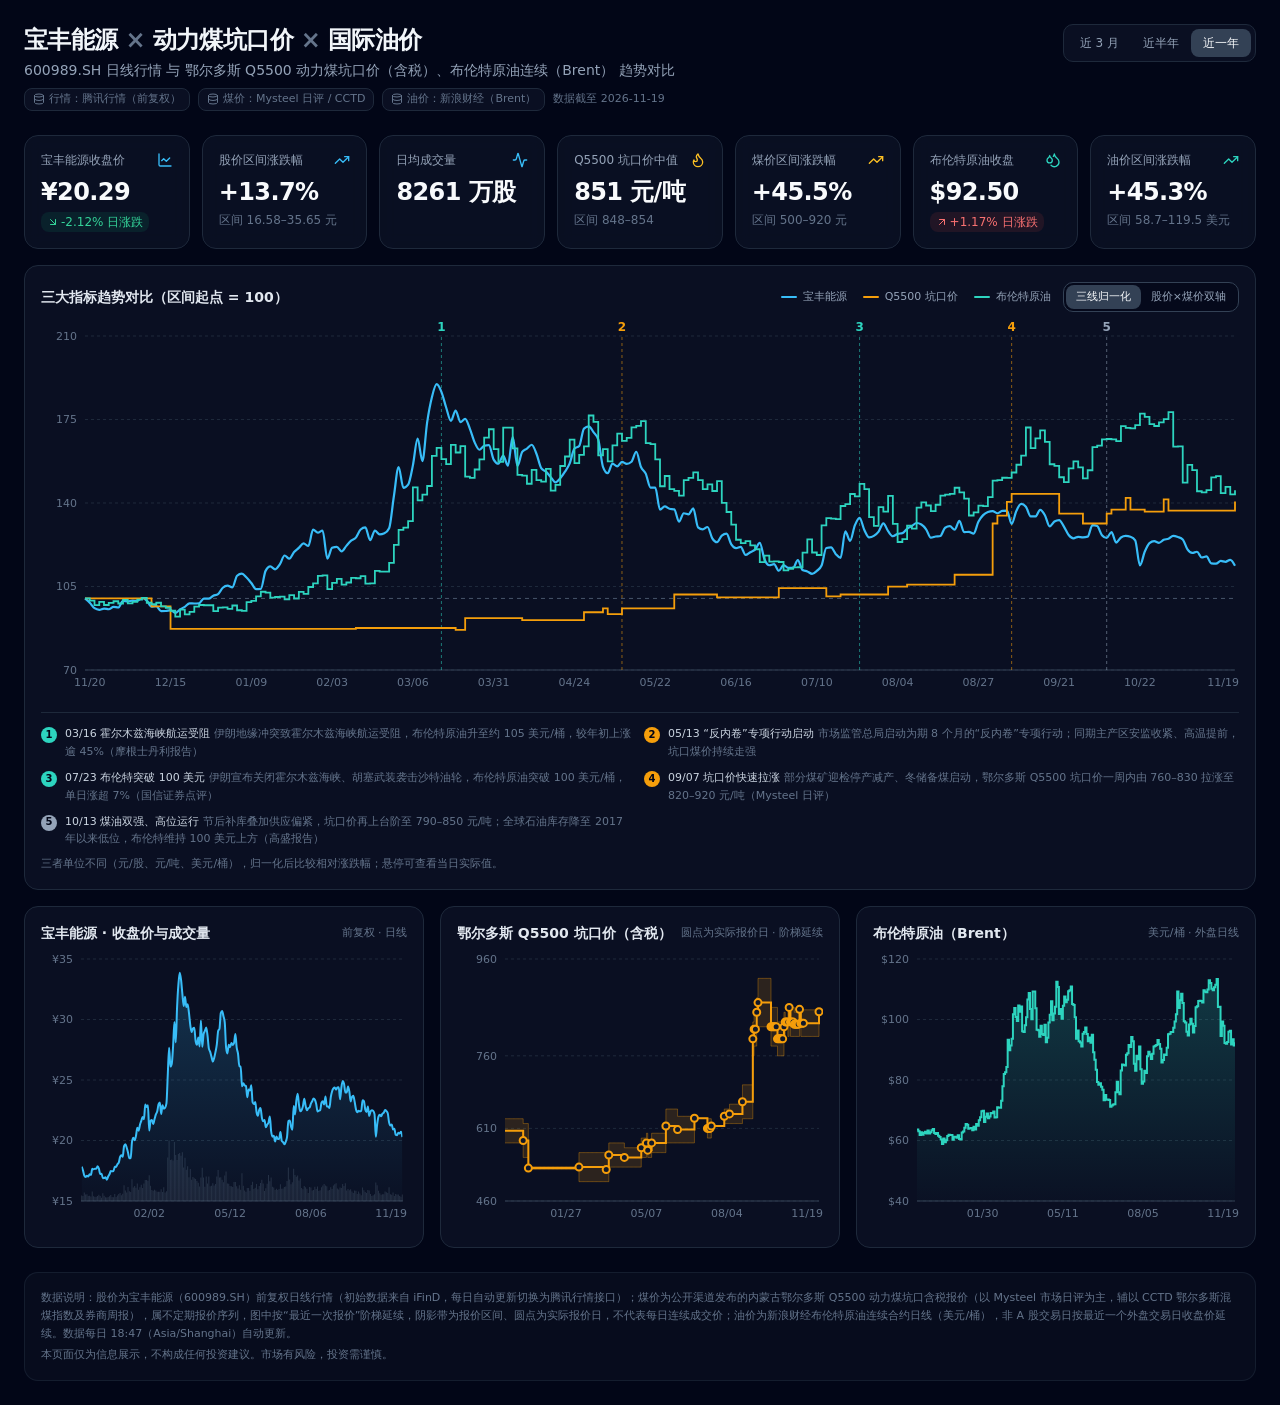
==== commit 49e1e64e: "auto update 2026-11-19 10:38 UTC" ====
--- a/index.html
+++ b/index.html
@@ -7,7 +7,7 @@
     <style>
       html, body { background: #020617; }
     </style>
-    <script type="module" crossorigin src="./assets/index-C513TBZE.js"></script>
+    <script type="module" crossorigin src="./assets/index-D3Ynx2Se.js"></script>
     <link rel="stylesheet" crossorigin href="./assets/index-DKOxPpmM.css">
   </head>
   <body>
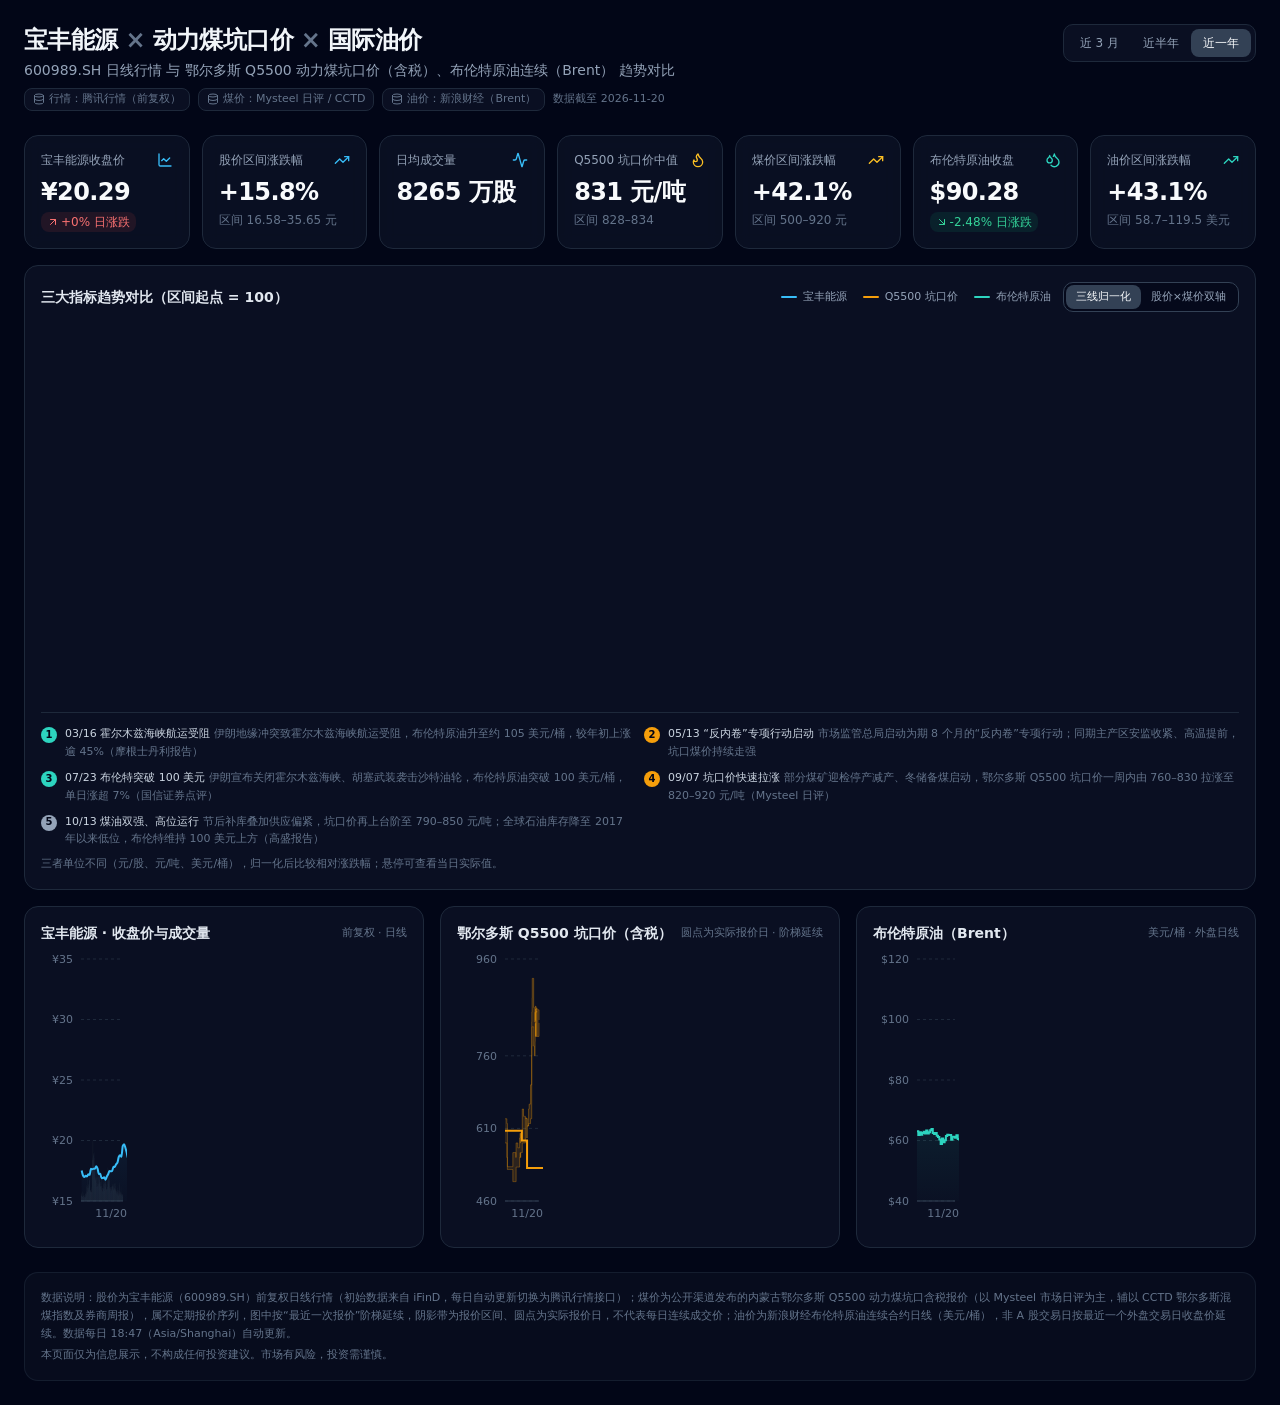
==== commit 0db18c8c: "auto update 2026-11-20 10:19 UTC" ====
--- a/index.html
+++ b/index.html
@@ -7,7 +7,7 @@
     <style>
       html, body { background: #020617; }
     </style>
-    <script type="module" crossorigin src="./assets/index-D3Ynx2Se.js"></script>
+    <script type="module" crossorigin src="./assets/index-BqT086li.js"></script>
     <link rel="stylesheet" crossorigin href="./assets/index-DKOxPpmM.css">
   </head>
   <body>
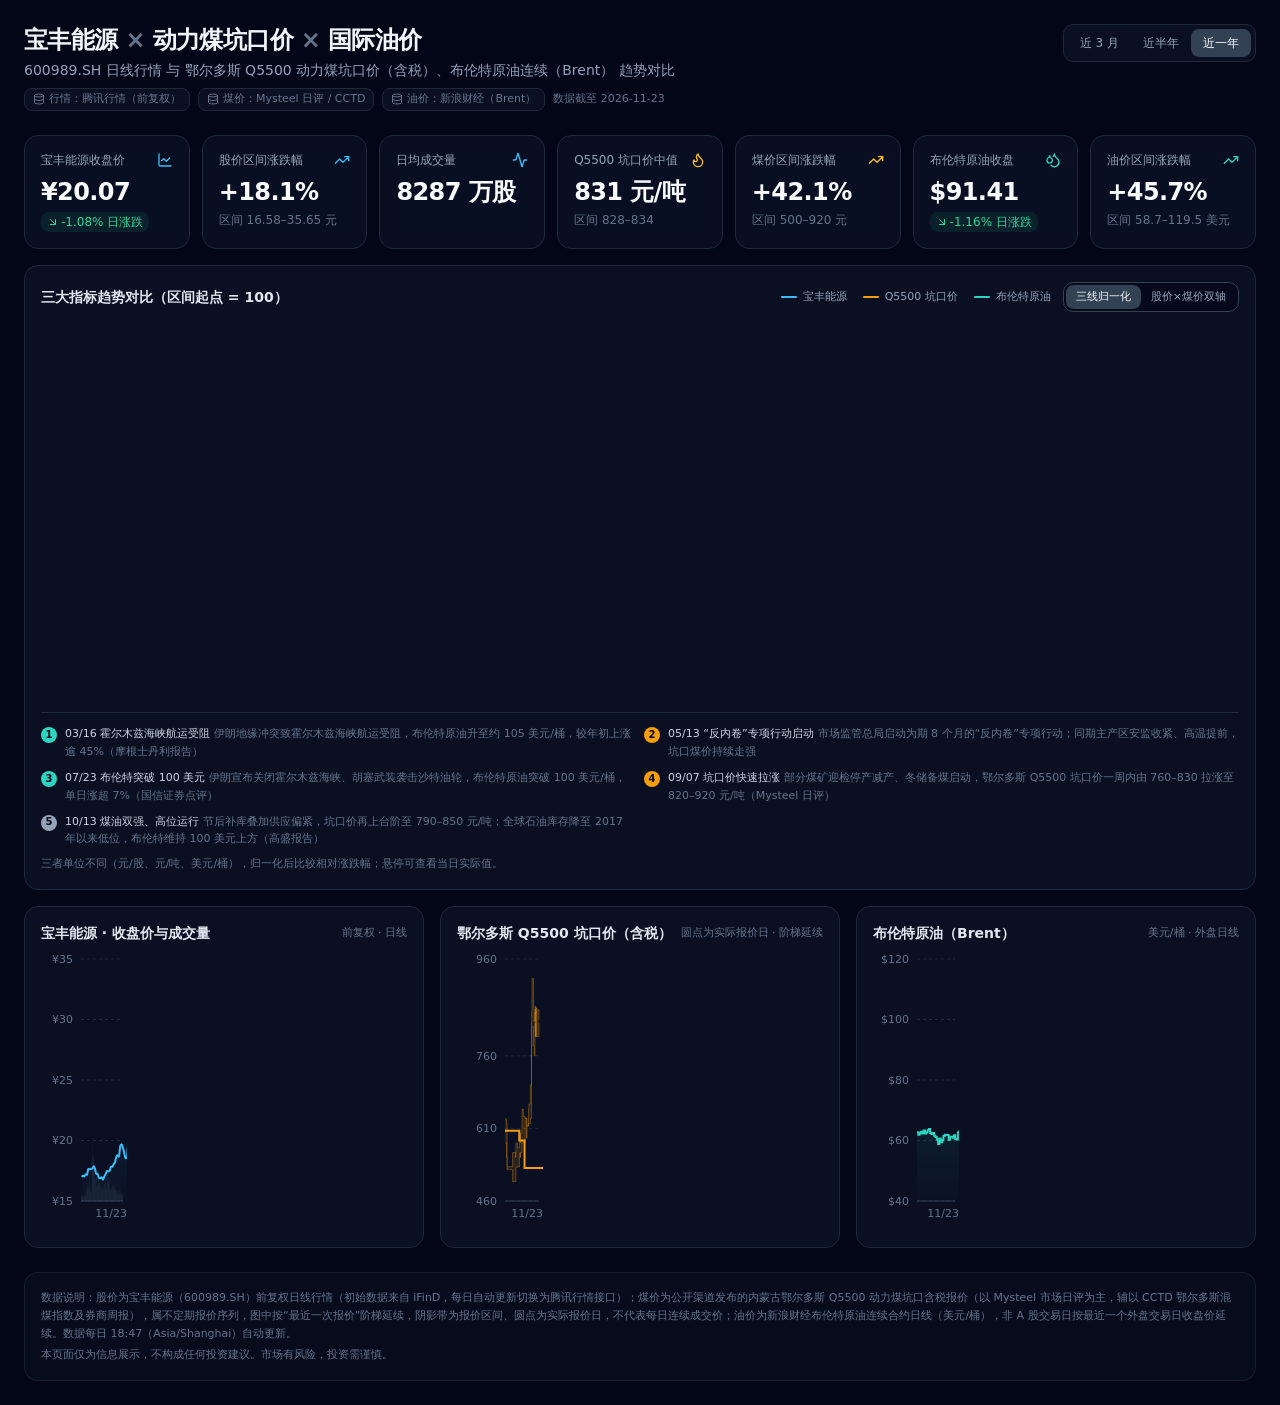
==== commit 9b50f590: "auto update 2026-11-23 11:02 UTC" ====
--- a/index.html
+++ b/index.html
@@ -7,7 +7,7 @@
     <style>
       html, body { background: #020617; }
     </style>
-    <script type="module" crossorigin src="./assets/index-BqT086li.js"></script>
+    <script type="module" crossorigin src="./assets/index-CXq6Aq6C.js"></script>
     <link rel="stylesheet" crossorigin href="./assets/index-DKOxPpmM.css">
   </head>
   <body>
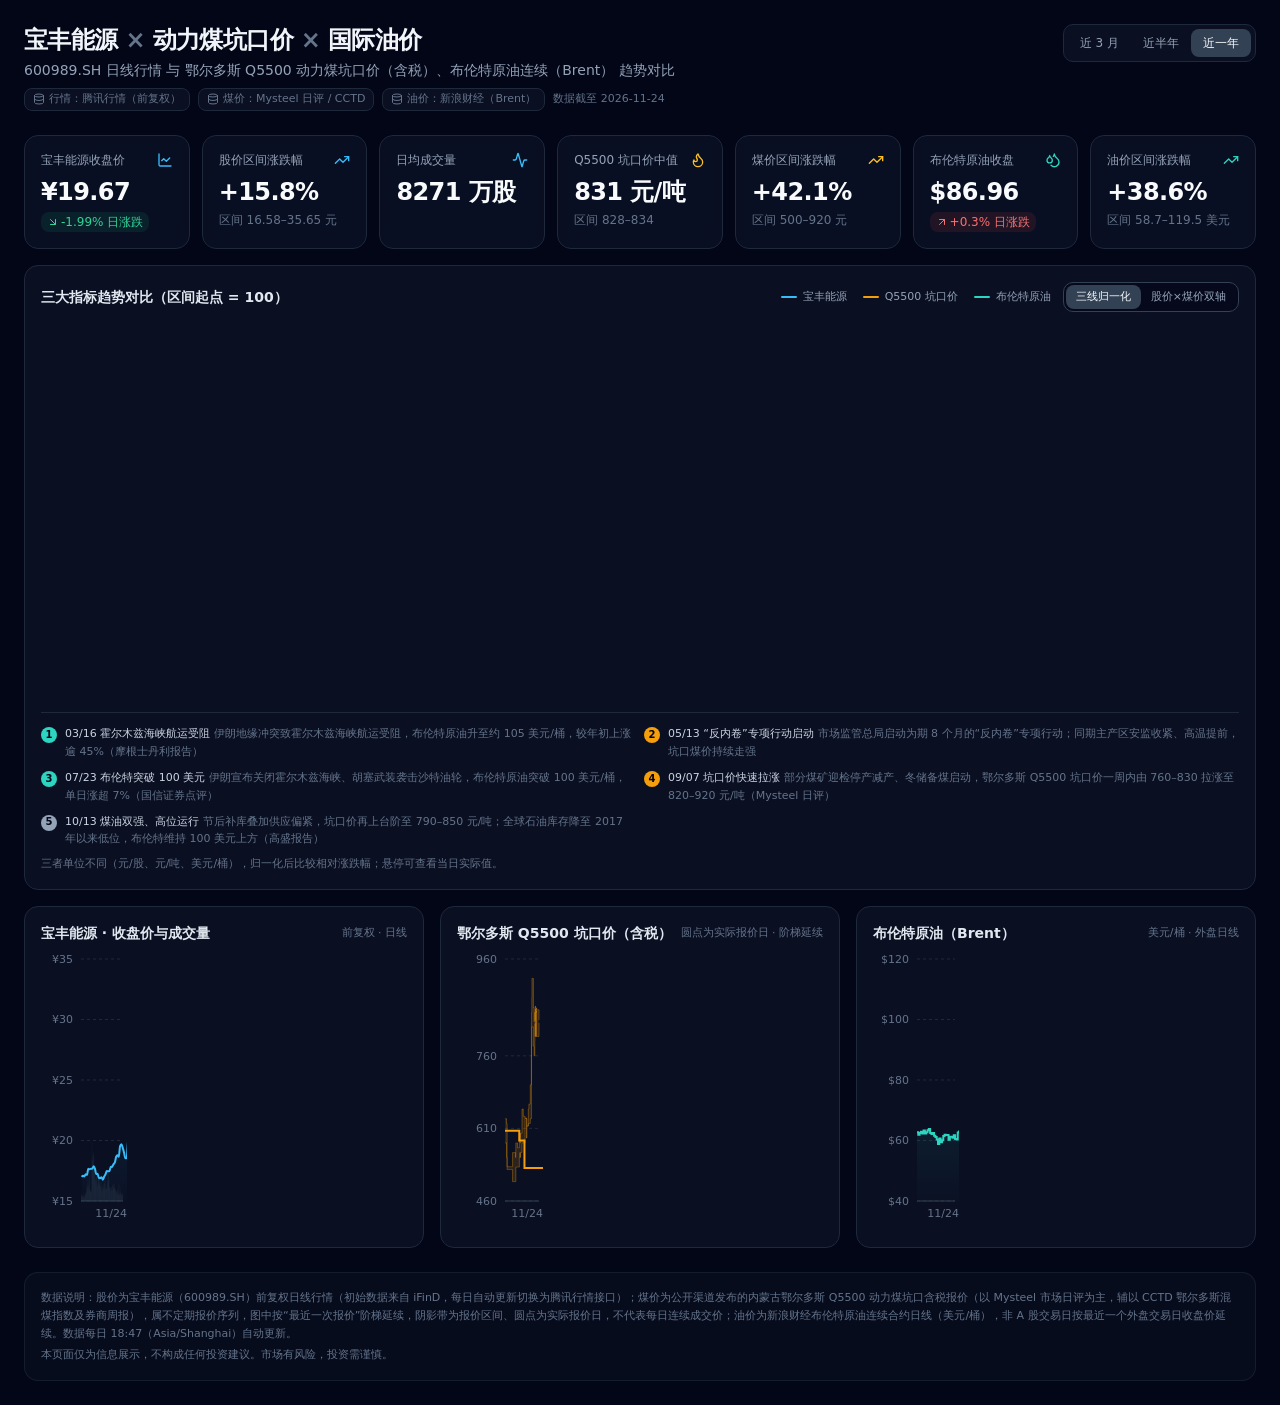
==== commit 9d04a2a6: "auto update 2026-11-24 12:49 UTC" ====
--- a/index.html
+++ b/index.html
@@ -7,7 +7,7 @@
     <style>
       html, body { background: #020617; }
     </style>
-    <script type="module" crossorigin src="./assets/index-CXq6Aq6C.js"></script>
+    <script type="module" crossorigin src="./assets/index-CViaIjyM.js"></script>
     <link rel="stylesheet" crossorigin href="./assets/index-DKOxPpmM.css">
   </head>
   <body>
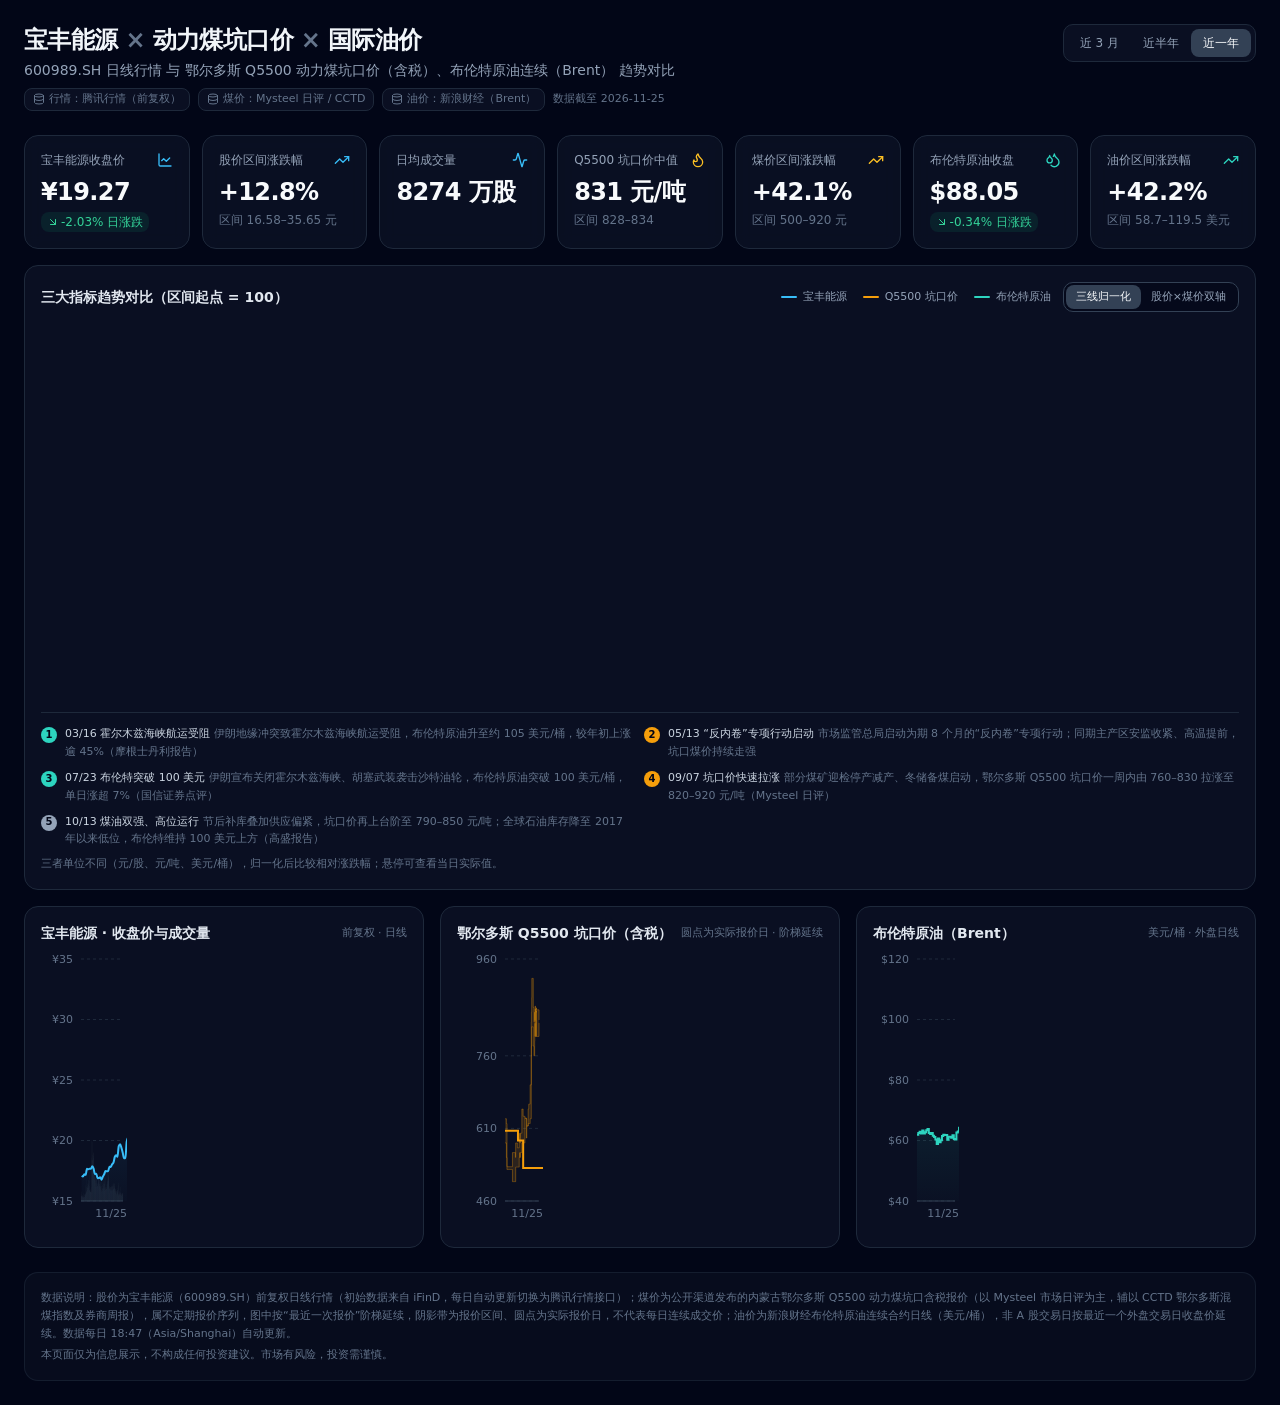
==== commit c76cdf21: "auto update 2026-11-25 11:35 UTC" ====
--- a/index.html
+++ b/index.html
@@ -7,7 +7,7 @@
     <style>
       html, body { background: #020617; }
     </style>
-    <script type="module" crossorigin src="./assets/index-CViaIjyM.js"></script>
+    <script type="module" crossorigin src="./assets/index-5RnhhJ4a.js"></script>
     <link rel="stylesheet" crossorigin href="./assets/index-DKOxPpmM.css">
   </head>
   <body>
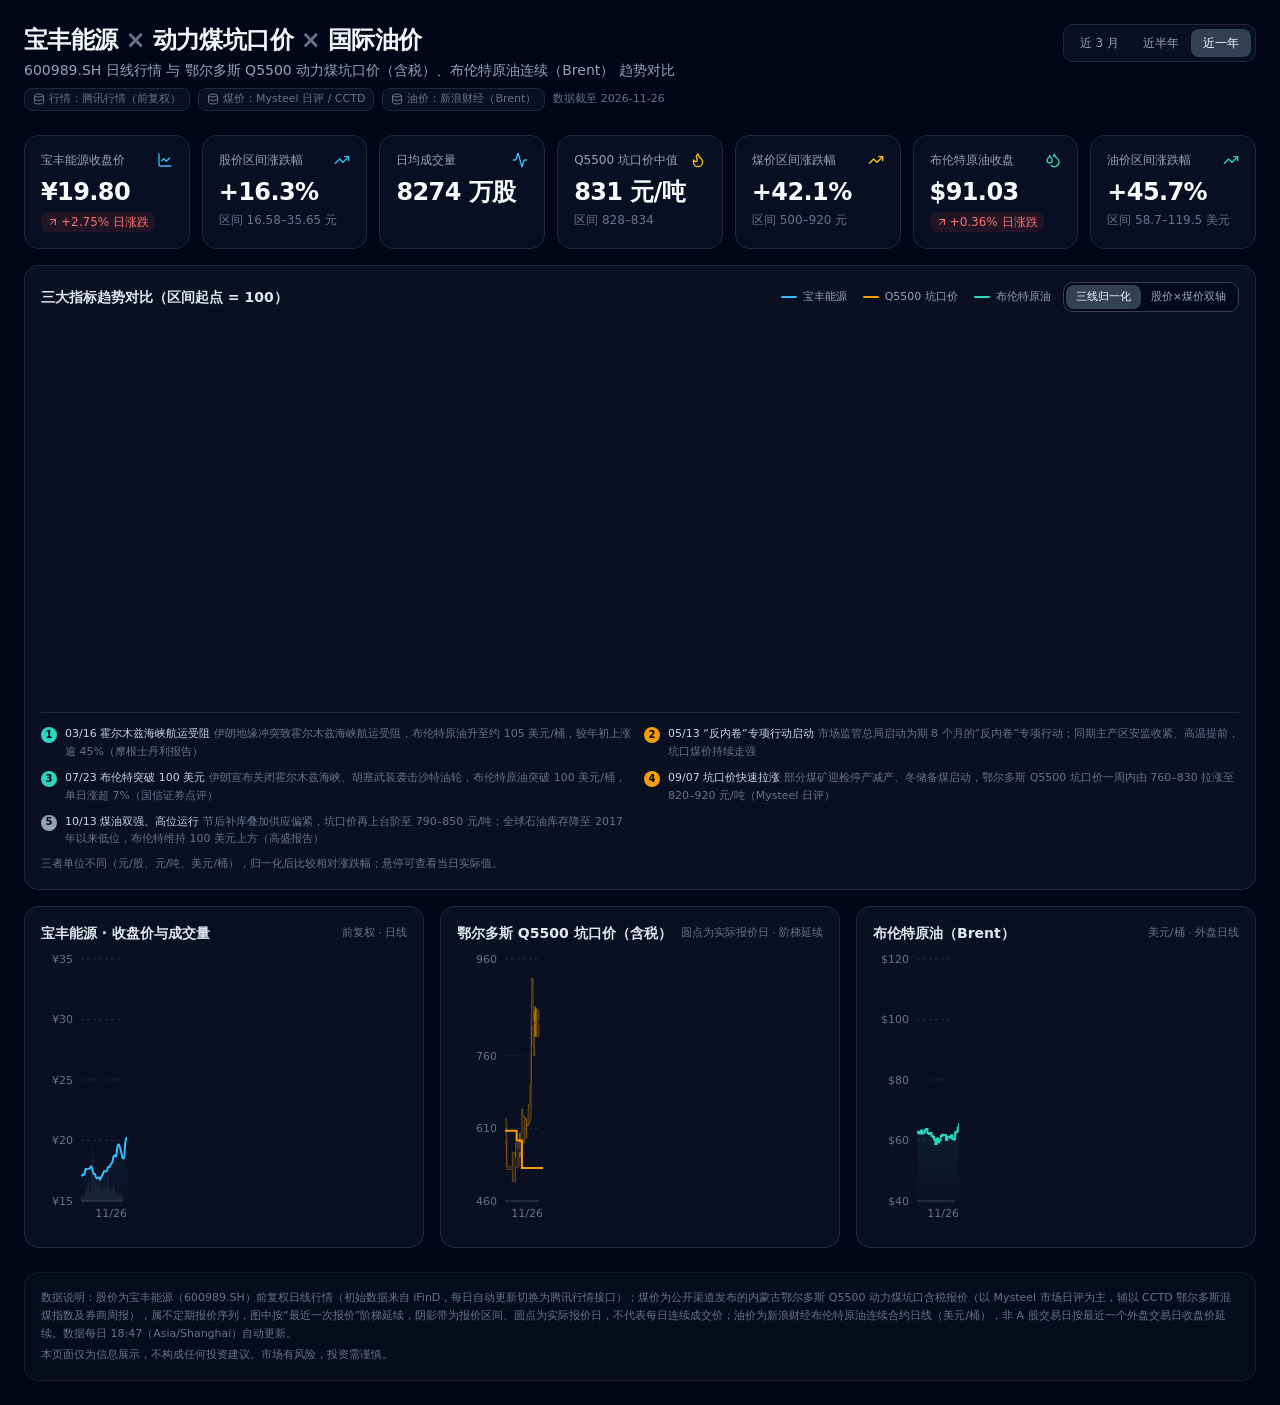
==== commit b4330138: "auto update 2026-11-26 11:19 UTC" ====
--- a/index.html
+++ b/index.html
@@ -7,7 +7,7 @@
     <style>
       html, body { background: #020617; }
     </style>
-    <script type="module" crossorigin src="./assets/index-5RnhhJ4a.js"></script>
+    <script type="module" crossorigin src="./assets/index-DIRYEi3n.js"></script>
     <link rel="stylesheet" crossorigin href="./assets/index-DKOxPpmM.css">
   </head>
   <body>
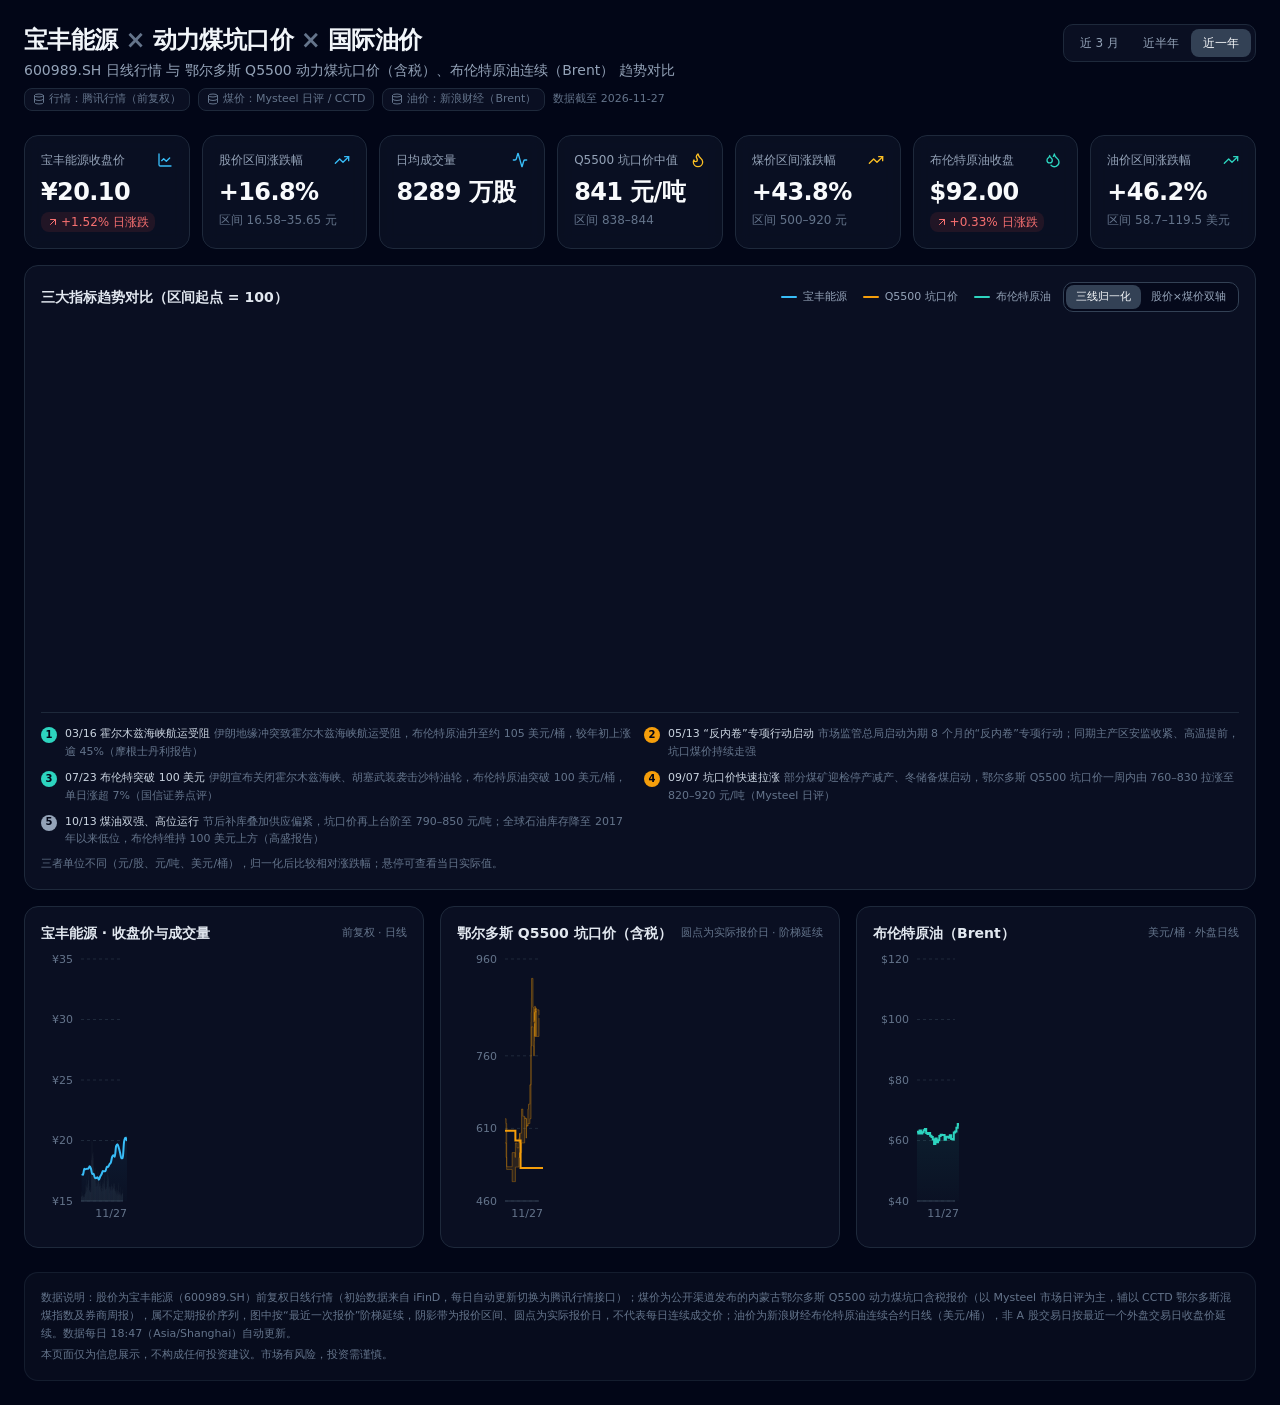
==== commit e9a8ec30: "auto update 2026-11-27 11:13 UTC" ====
--- a/index.html
+++ b/index.html
@@ -7,7 +7,7 @@
     <style>
       html, body { background: #020617; }
     </style>
-    <script type="module" crossorigin src="./assets/index-DIRYEi3n.js"></script>
+    <script type="module" crossorigin src="./assets/index-V8OI7jDb.js"></script>
     <link rel="stylesheet" crossorigin href="./assets/index-DKOxPpmM.css">
   </head>
   <body>
